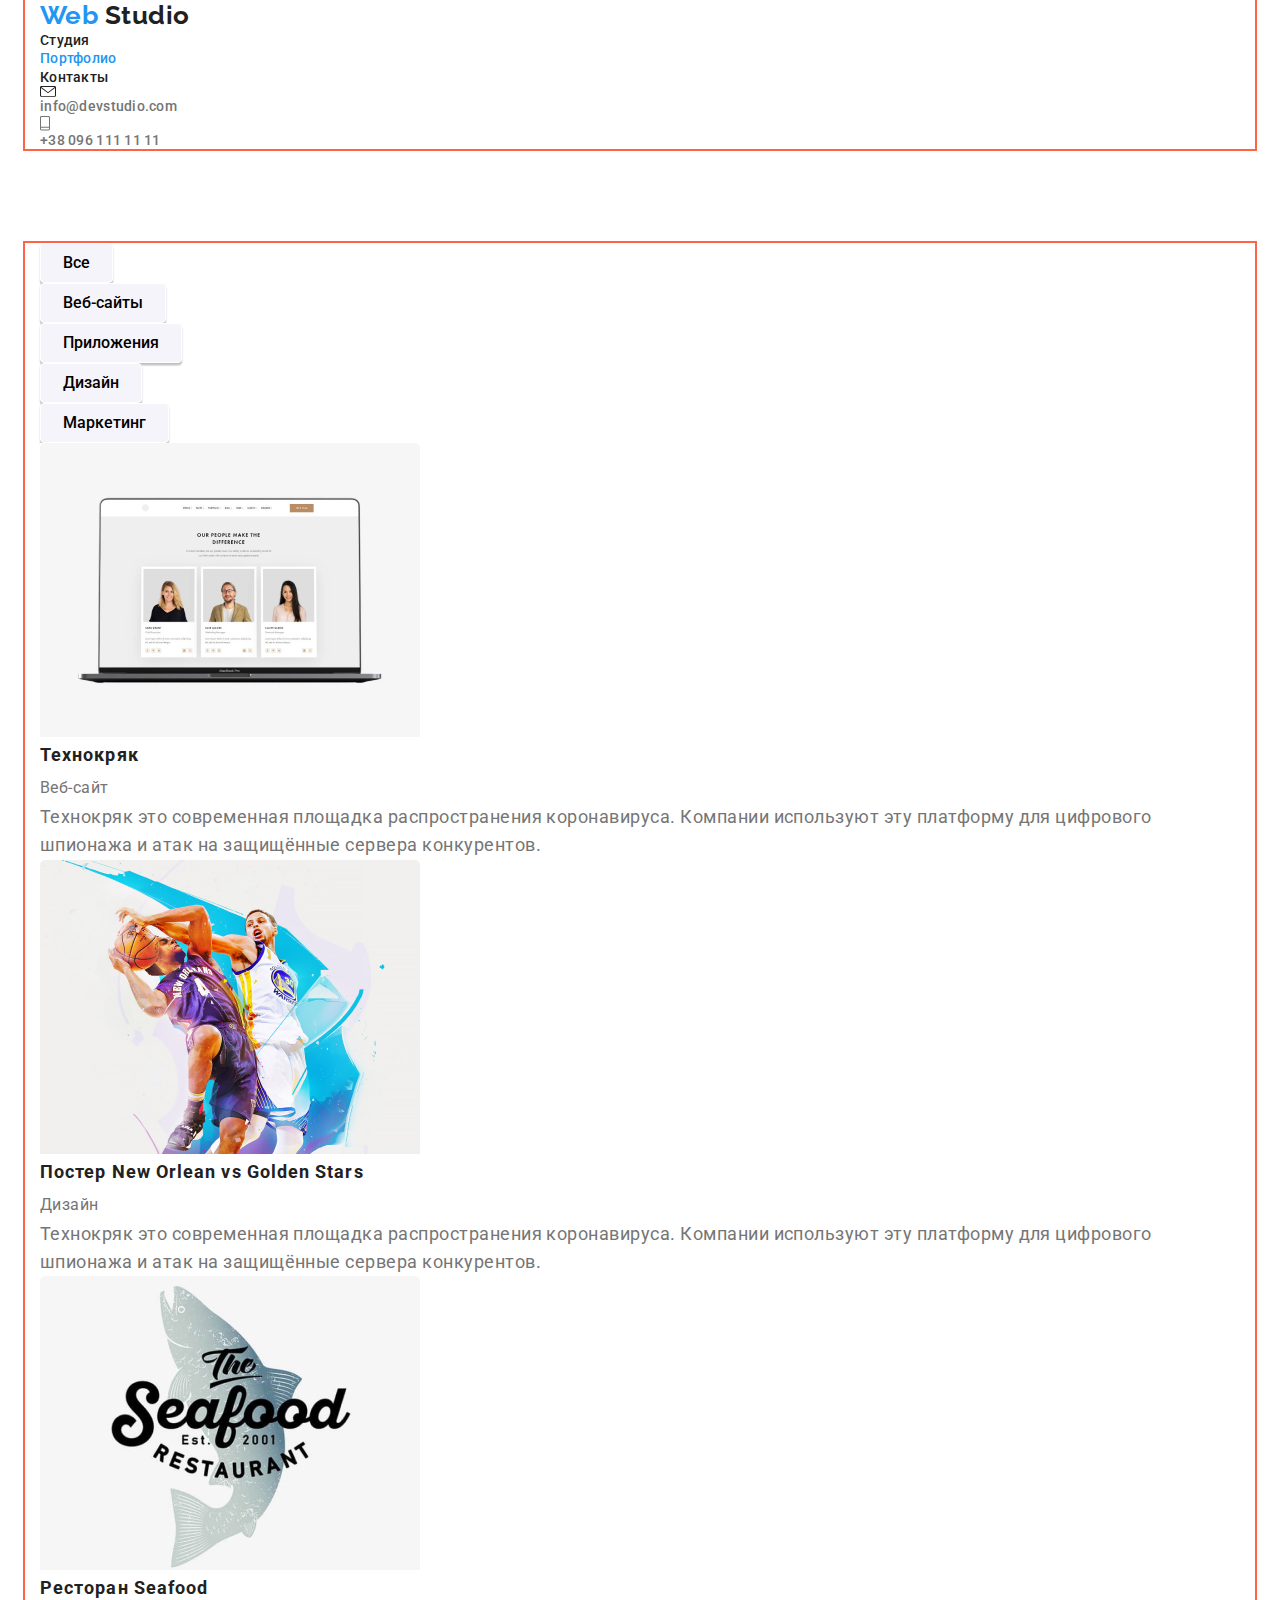
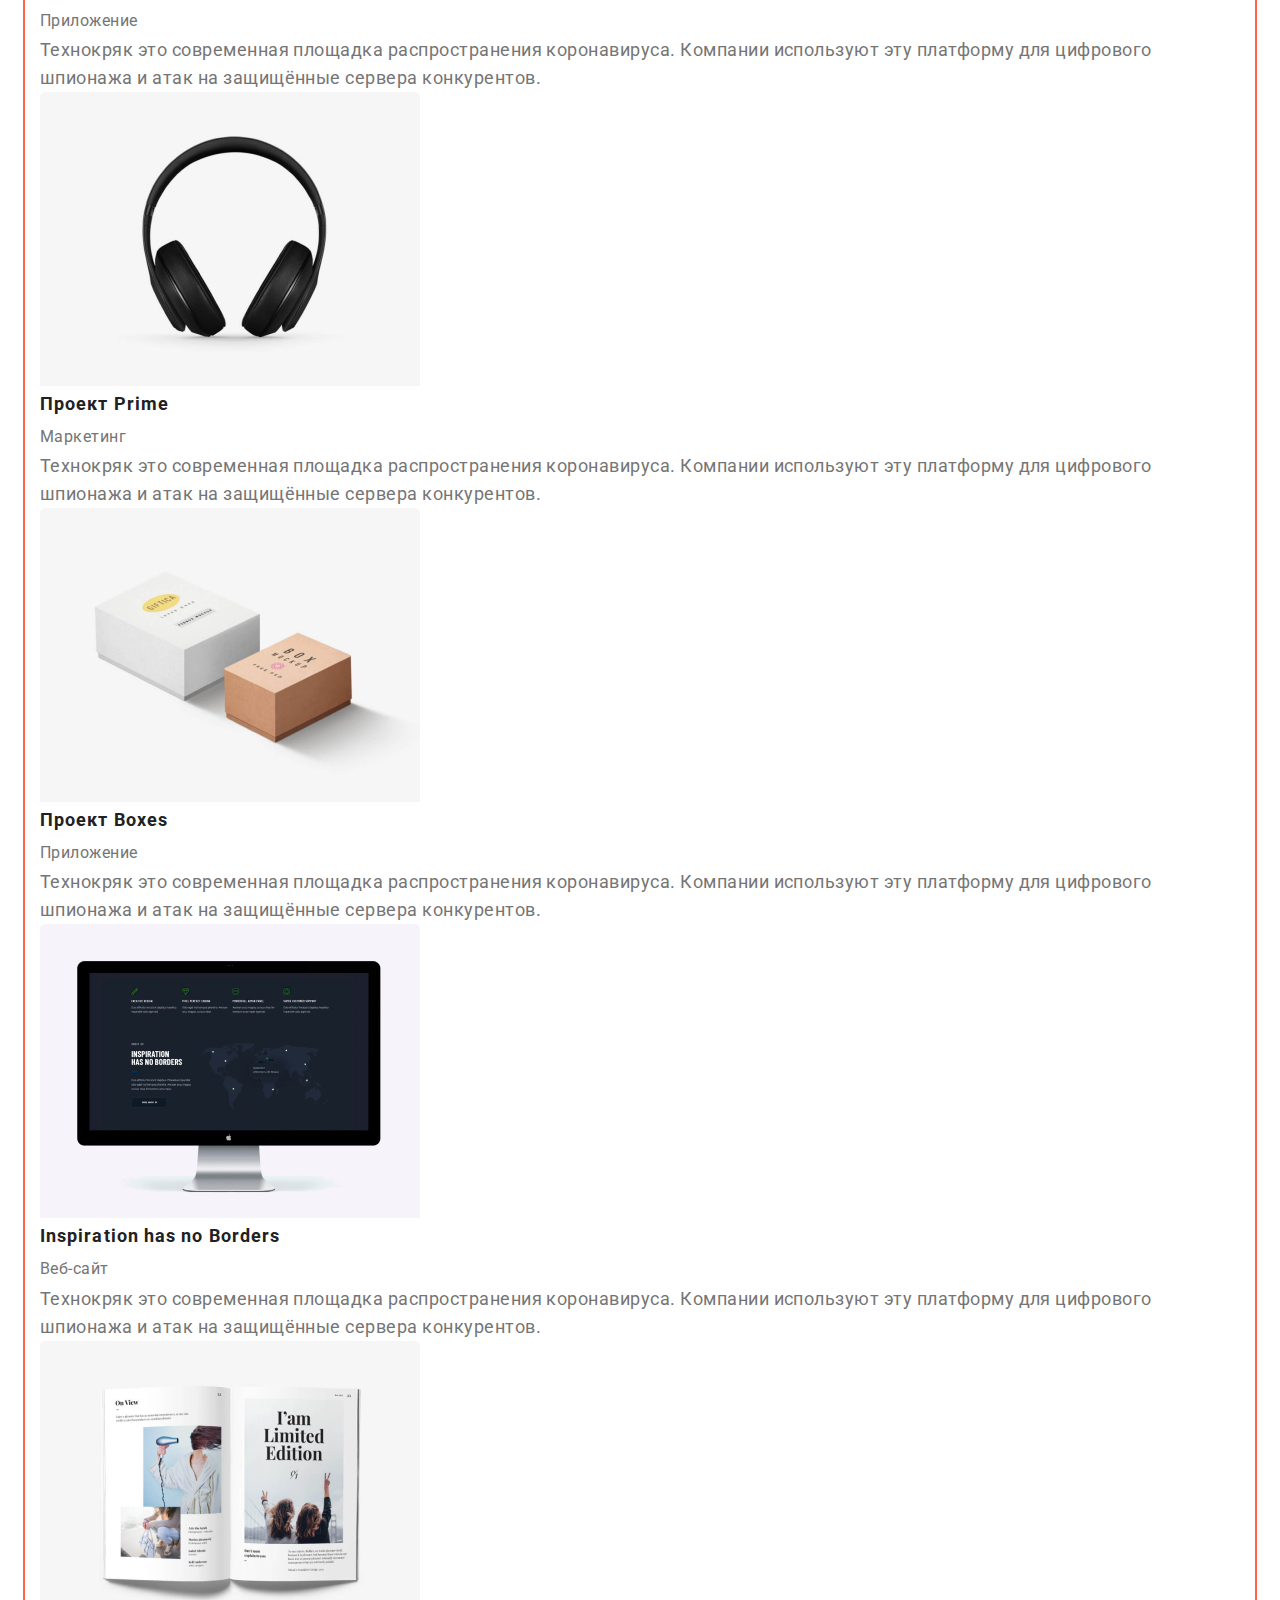
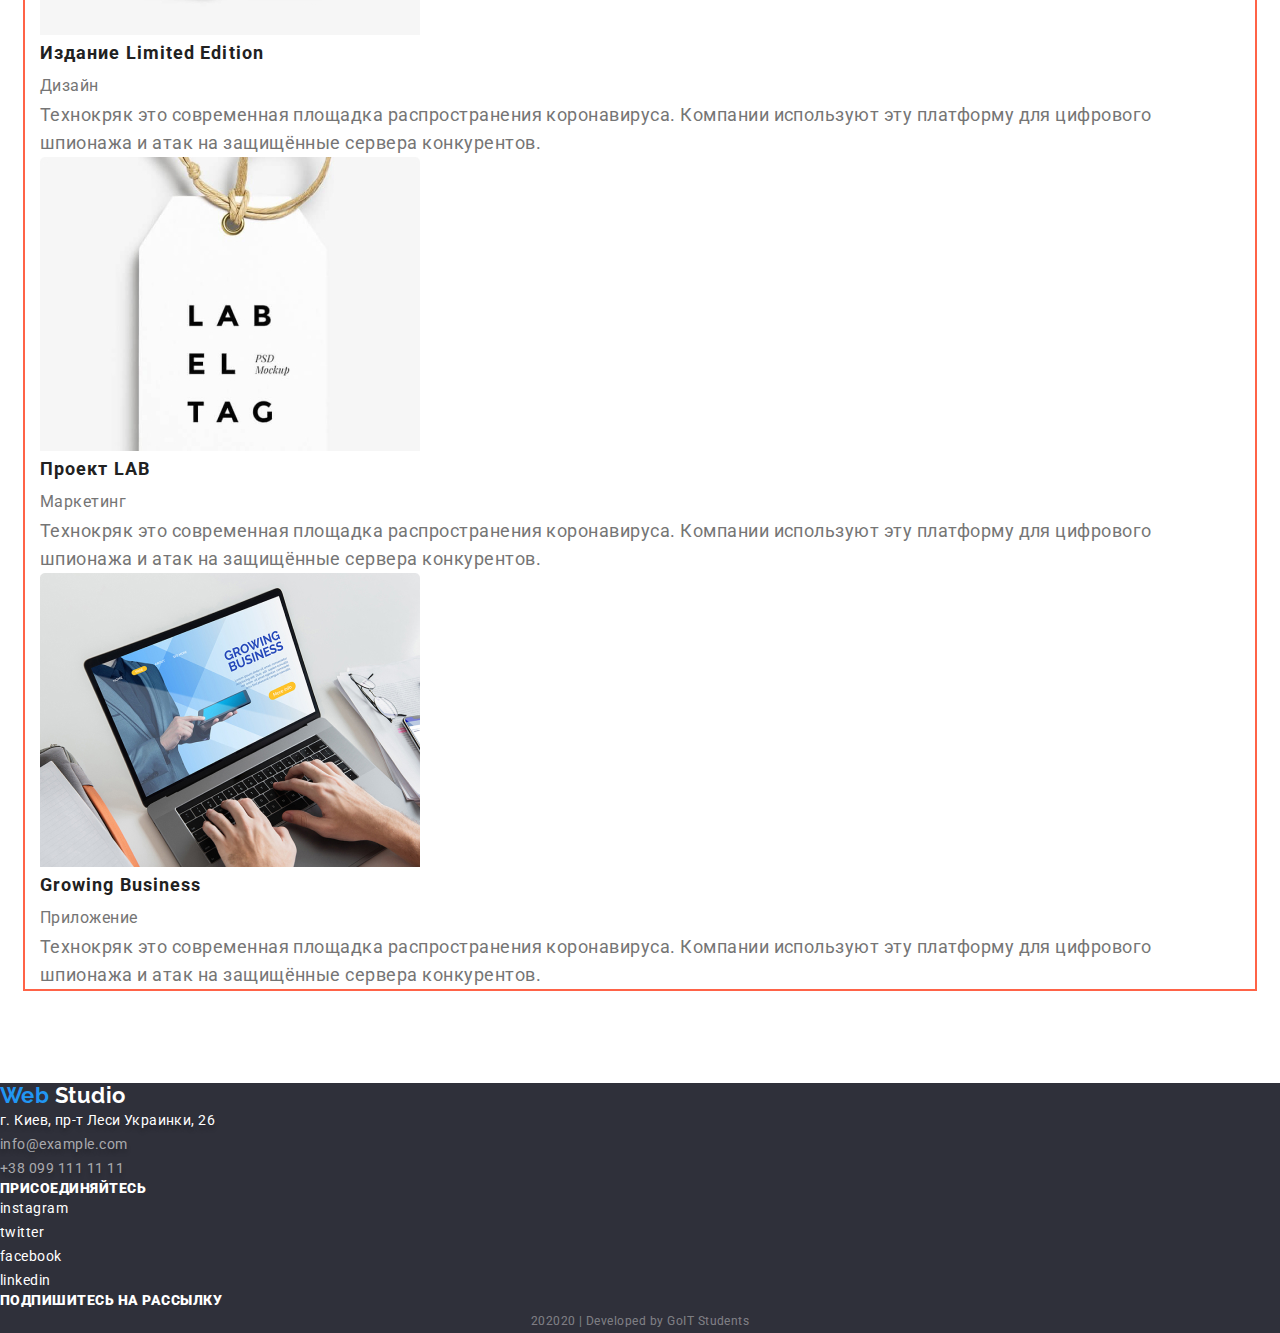
==== portfolio.html @ ac3e94c8 "Update portfolio.html" ====
<!DOCTYPE html>
<html lang="ru">
  <head>
    <meta charset="UTF-8" />
    <meta name="Content-Type" content="text/html" />
    <meta
      name="keywords"
      content="Веб Студия, разработка, бизнес, приложения, портфолио"
    />
    <title>Web Studio v.1</title>
    <link
      href="https://fonts.googleapis.com/css2?family=Raleway:wght@400;700&family=Roboto:wght@400;500;700;900&display=swap"
      rel="stylesheet"
    />
    <link
      href="https://cdnjs.cloudflare.com/ajax/libs/modern-normalize/0.6.0/modern-normalize.min.css"
      rel="stylesheet"
    />
    <link rel="stylesheet" href="./css/styles.css" />
  </head>

  <body>
    <header class="page-header">
      <nav class="container">
        <div>
          <a href="./index.html" class="logo"
            ><span class="logo-accent">Web </span>Studio</a
          >
        </div>

        <ul class="site-nav">
          <li>
            <a href="./index.html" class="link">Студия</a>
          </li>
          <li>
            <a href="./portfolio.html" class="link-current">Портфолио</a>
          </li>
          <li>
            <a href="" class="link">Контакты</a>
          </li>
        </ul>
        <div class="site-contact">
          <a class="link" href="" target="_blank" rel="noreferrer noopener"
            ><img
              src="./images/envelope.svg"
              alt="Ссылка написать имейл"
              width="16"
              height="11"
            />
            <span>info@devstudio.com</span>
          </a>
        </div>
        <div class="site-contact">
          <a class="link" href="" target="_blank" rel="noreferrer noopener"
            ><img
              src="./images/phone.svg"
              alt="Ссылка позвонить"
              width="10"
              height="15"
            />
            +38 096 111 11 11
          </a>
        </div>
      </nav>
    </header>

    <main>
      <section class="container">
        <h1></h1>
        <ul>
          <li><button class="button" type="button">Все</button></li>
          <li><button class="button" type="button">Веб-сайты</button></li>
          <li><button class="button" type="button">Приложения</button></li>
          <li><button class="button" type="button">Дизайн</button></li>
          <li><button class="button" type="button">Маркетинг</button></li>
        </ul>

        <ul class="items">
          <li>
            <a class="item-type" href="">
              <img
                src="./images/people.jpg"
                alt="Фото сотрудников"
                width="380"
                height="294"
              />
              <h2 class="item-title">Технокряк</h2>
              <p class="category">Веб-сайт</p>
              <p class="item-text">
                Технокряк это современная площадка распространения коронавируса.
                Компании используют эту платформу для цифрового шпионажа и атак
                на защищённые сервера конкурентов.
              </p>
            </a>
          </li>

          <li>
            <a class="item-type" href="">
              <img
                src="./images/basket.jpg"
                alt="Баскетболисты с мячом"
                width="380"
                height="294"
              />
              <h2 class="item-title">
                Постер
                <span lang="en">New Orlean vs Golden Stars</span>
              </h2>
              <p class="category">Дизайн</p>
              <p class="item-text">
                Технокряк это современная площадка распространения коронавируса.
                Компании используют эту платформу для цифрового шпионажа и атак
                на защищённые сервера конкурентов.
              </p>
            </a>
          </li>

          <li>
            <a class="item-type" href="">
              <img
                src="./images/seafood.jpg"
                alt="Логотип ресторана Сифуд с две тысячи первого года"
                width="380"
                height="294"
              />
              <h2 class="item-title">
                Ресторан
                <span lang="en">Seafood</span>
              </h2>
              <p class="category">Приложение</p>
              <p class="item-text">
                Технокряк это современная площадка распространения коронавируса.
                Компании используют эту платформу для цифрового шпионажа и атак
                на защищённые сервера конкурентов.
              </p>
            </a>
          </li>

          <li>
            <a class="item-type" href="">
              <img
                src="./images/headphones.jpg"
                alt="Наушники"
                width="380"
                height="294"
              />
              <h2 class="item-title">
                Проект
                <span lang="en">Prime</span>
              </h2>
              <p class="category">Маркетинг</p>
              <p class="item-text">
                Технокряк это современная площадка распространения коронавируса.
                Компании используют эту платформу для цифрового шпионажа и атак
                на защищённые сервера конкурентов.
              </p>
            </a>
          </li>

          <li>
            <a class="item-type" href="">
              <img
                src="./images/boxes.jpg"
                alt="Две коробки"
                width="380"
                height="294"
              />
              <h2 class="item-title">
                Проект
                <span lang="en">Boxes</span>
              </h2>
              <p class="category">Приложение</p>
              <p class="item-text">
                Технокряк это современная площадка распространения коронавируса.
                Компании используют эту платформу для цифрового шпионажа и атак
                на защищённые сервера конкурентов.
              </p>
            </a>
          </li>

          <li>
            <a class="item-type" href="">
              <img
                src="./images/screen.jpg"
                alt="Экран монитора"
                width="380"
                height="294"
              />
              <h2 class="item-title" lang="en">Inspiration has no Borders</h2>
              <p class="category">Веб-сайт</p>
              <p class="item-text">
                Технокряк это современная площадка распространения коронавируса.
                Компании используют эту платформу для цифрового шпионажа и атак
                на защищённые сервера конкурентов.
              </p>
            </a>
          </li>

          <li>
            <a class="item-type" href="">
              <img
                src="./images/book.jpg"
                alt="Открытый разворот книги"
                width="380"
                height="294"
              />
              <h2 class="item-title">
                Издание
                <span lang="en">Limited Edition</span>
              </h2>
              <p class="category">Дизайн</p>
              <p class="item-text">
                Технокряк это современная площадка распространения коронавируса.
                Компании используют эту платформу для цифрового шпионажа и атак
                на защищённые сервера конкурентов.
              </p>
            </a>
          </li>

          <li>
            <a class="item-type" href="">
              <img
                src="./images/label.jpg"
                alt="Картонный ярлык Лэйбел Таг"
                width="380"
                height="294"
              />
              <h2 class="item-title">
                Проект
                <abbr lang="en">LAB</abbr>
              </h2>
              <p class="category">Маркетинг</p>
              <p class="item-text">
                Технокряк это современная площадка распространения коронавируса.
                Компании используют эту платформу для цифрового шпионажа и атак
                на защищённые сервера конкурентов.
              </p>
            </a>
          </li>

          <li>
            <a class="item-type" href="">
              <img
                src="./images/note-print.jpg"
                alt="Руки, печатающие на клавиатуре ноутбука"
                width="380"
                height="294"
              />
              <h2 class="item-title" lang="en">Growing Business</h2>
              <p class="category">Приложение</p>
              <p class="item-text">
                Технокряк это современная площадка распространения коронавируса.
                Компании используют эту платформу для цифрового шпионажа и атак
                на защищённые сервера конкурентов.
              </p>
            </a>
          </li>
        </ul>
      </section>
    </main>

    <footer class="footer">
      <div>
        <a href="./" class="logo-one"
          ><span class="logo-accent-one">Web </span>Studio</a
        ><br />
        <address>
          <a
            class="contact-adress-footer"
            href=""
            target="_blank"
            rel="noreferrer noopener"
            >г. Киев, пр-т Леси Украинки, 26</a
          ><br />
          <a
            class="contact-mail-footer"
            href=""
            target="_blank"
            rel="noreferrer noopener"
            >info@example.com</a
          ><br />
          <a
            class="contact-tel-footer"
            href=""
            target="_blank"
            rel="noreferrer noopener"
            >+38 099 111 11 11</a
          ><br />
        </address>
      </div>

      <div>
        <p class="social"><b>присоединяйтесь</b></p>
        <ul>
          <li>
            <a
              class="link-studio"
              href="https://www.instagram.com/web.studio/"
              target="_blank"
              rel="noreferrer noopener"
              aria-label="Ссылка на аккаунт Веб Студио в Инстаграмм"
              >instagram
            </a>
          </li>
          <li>
            <a
              class="link-studio"
              href="https://www.twitter.com/web.studio/"
              target="_blank"
              rel="noreferrer noopener"
              aria-label="Ссылка на аккаунт Веб Студио в Твиттере"
              >twitter
            </a>
          </li>
          <li>
            <a
              class="link-studio"
              href="https://www.facebook.com/web.studio/"
              target="_blank"
              rel="noreferrer noopener"
              aria-label="Ссылка на аккаунт Веб Студио в Фэйсбук"
              >facebook
            </a>
          </li>
          <li>
            <a
              class="link-studio"
              href="https://www.linkedin.com/web.studio/"
              target="_blank"
              rel="noreferrer noopener"
              aria-label="Ссылка на аккаунт Веб Студио в Линкедин"
              >linkedin
            </a>
          </li>
        </ul>
      </div>

      <div>
        <p class="social"><b>Подпишитесь на рассылку</b></p>
      </div>

      <div>
        <p class="text-footer">202020 | Developed by GoIT Students</p>
      </div>
    </footer>
  </body>
</html>
---- css/styles.css ----
/*цвет основного текста #757575*/
/*вторичный цвет текста #212121*/
/*белый #FFFFFF*/
/*акцент #2196F3*/
/*цвет фона #F5F4FA*/
/*цвет фона занятия rgba(47, 48, 58, 0.8)*/
/*цвет фона героя и футера #2F303A*/
/*Шрифты: Raleway regular 400, bold 700; 
Roboto regular 400, medium 500, bold 700 ,black 900
font-family: Raleway, sans-serif;
font-family: Roboto, sans-serif;*/

:root {
  --primary-text-color: #757575;
  --title-text-color: #212121;
  --accent-color: #2196f3;
  --white-color: #ffffff;
  --primary-background-color: #f5f4fa;
  --title-background-color: rgba(47, 48, 58, 0.8);
}

html {
  box-sizing: border-box;
}

body {
  background-color: var(--white-color);
  color: var(--primary-text-color);

  font-family: 'Roboto', 'Segoe UI', 'sans-serif';
  letter-spacing: 0.03em;
  text-decoration: none;
}

ul {
  list-style: none;
  padding: 0;
  margin: 0;
}

h1,
h2,
h3,
p {
  margin-top: 0;
  margin-bottom: 0;
}

.container {
  margin-left: auto;
  margin-right: auto;
  width: 1230px;
  outline: 2px solid tomato;
  padding: 0 15px;
  margin-bottom: 94px;
}

.logo {
  color: var(--title-text-color);

  text-decoration: none;
  font-family: 'Raleway', 'sans-serif';
  font-weight: 700;
  font-size: 26px;
  line-height: 1.19;
}

.logo-accent {
  color: var(--accent-color);
  text-decoration: none;

  font-family: 'Raleway', 'sans-serif';
  font-weight: 700;
  font-size: 26px;
  line-height: 1.19;
}

.site-nav .link {
  color: var(--title-text-color);

  text-decoration: none;
  font-family: 'Roboto', 'sans-serif';
  font-weight: 500;
  font-size: 14px;
  line-height: 1.14;
  letter-spacing: 0.02em;
}

.site-nav .link-current {
  color: var(--accent-color);

  text-decoration: none;
  font-family: 'Roboto', 'sans-serif';
  font-weight: 500;
  font-size: 14px;
  line-height: 1.14;
  letter-spacing: 0.02em;
}

.site-contact .link {
  color: var(--primary-text-color);

  text-decoration: none;
  font-family: 'Roboto', 'sans-serif';
  font-weight: 500;
  font-size: 14px;
  line-height: 1.14;
  letter-spacing: 0.02em;
}

.site-nav .link:hover,
.site-nav .link-current:hover {
  color: var(--accent-color);
  text-decoration: underline;
}

.site-nav .link:focus {
  background-color: var(--accent-color);
  text-decoration: underline;
}

.site-contact .link:hover {
  color: var(--accent-color);
}

.site-contact .link:focus {
  background-color: var(--accent-color);
}

.navig {
  margin-bottom: 0;
}

.contain-heroy {
  background-color: #2f303a;
  box-shadow: 0px 4px 4px rgba(0, 0, 0, 0.25);
  margin-bottom: 94px;
  text-align: center;
  margin-left: auto;
  margin-right: auto;
  outline: 2px solid tomato;
}

.hero {
  padding: 200px 477px;
}

.hero .hero-title {
  display: inline-block;
  width: 646px;
  margin-left: auto;
  margin-right: auto;
  text-align: center;

  color: var(--white-color);

  text-transform: uppercase;
  font-family: 'Roboto', 'sans-serif';
  font-weight: 900;
  font-size: 44px;
  line-height: 1.36;
  letter-spacing: 0.06em;
}

.button-order,
.button-order:hover,
.button-order:focus {
  border-color: transparent;
  border-radius: 4px;
  padding: 10px 32px;
  min-width: 200px;
  margin-top: 46px;
  margin-left: auto;
  margin-right: auto;

  color: var(--white-color);
  background-color: var(--accent-color);
  box-shadow: 0px 4px 4px rgba(0, 0, 0, 0.15);

  font-family: 'Roboto', 'sans-serif';
  font-weight: 700;
  font-size: 16px;
  line-height: 1.88;
  text-align: center;
  letter-spacing: 0.06em;
}

img {
  display: block;
}

.title {
  color: var(--title-text-color);

  font-family: 'Roboto', 'sans-serif';
  font-weight: 700;
  font-size: 36px;
  line-height: 1.17;
  text-align: center;
}

.benefits-image {
  background-color: var(--primary-background-color);
}

.benefits-image:hover {
  background-color: var(--accent-color);
}

.benefits-title {
  color: var(--title-text-color);

  text-transform: uppercase;
  font-family: 'Roboto', 'sans-serif';
  font-weight: 700;
  font-size: 14px;
  line-height: 1.14;
}

.benefits .benefits-text {
  font-family: 'Roboto', 'sans-serif';
  font-weight: 400;
  font-size: 14px;
  line-height: 1.71;
}

.business-title:hover {
  color: var(--accent-color);
  background-color: var(--title-background-color);
}

.business-title:focus {
  color: var(--accent-color);
  background-color: var(--title-background-color);
}

.business-title {
  color: var(--white-color);
  background-color: var(--title-background-color);

  text-transform: uppercase;
  font-family: 'Roboto', 'sans-serif';
  font-weight: 700;
  font-size: 14px;
  line-height: 1.14;
  text-align: center;
}

.team-title {
  color: var(--title-text-color);

  font-family: 'Roboto', 'sans-serif';
  font-weight: 500;
  font-size: 16px;
  line-height: 1.19;
}

.team-text {
  font-family: 'Roboto', 'sans-serif';
  font-weight: 400;
  font-size: 16px;
  line-height: 1.19;
}

.section {
  background-color: var(--primary-background-color);
}

.team-list {
  background-color: var(--white-color);
}

.link-social {
  color: var(--primary-text-color);
  text-decoration: none;
}

.link-social:hover {
  color: var(--white-color);
  background-color: var(--accent-color);
  text-decoration: none;
}

.link-social:focus {
  color: var(--white-color);
  background-color: var(--accent-color);
  text-decoration: none;
}

.pic-company:hover {
  background-color: var(--accent-color);
}

.pic-company:focus {
  background-color: var(--accent-color);
}

footer {
  color: var(--white-color);
  background-color: #2f303a;
  text-decoration: none;
  font-family: 'Roboto', 'sans-serif';
}

.contact-adress-footer {
  color: inherit;
  font-family: 'Roboto', 'sans-serif';
  font-style: normal;
  font-weight: 400;
  font-size: 14px;
  line-height: 1.71;
  letter-spacing: 0.03em;
  text-decoration: none;
  text-shadow: 0px 4px 4px rgba(0, 0, 0, 0.25);
}

.contact-mail-footer,
.contact-tel-footer {
  color: rgba(255, 255, 255, 0.6);

  font-family: 'Roboto', 'sans-serif';
  font-style: normal;
  font-weight: 400;
  font-size: 14px;
  line-height: 1.71;
  text-decoration: inherit;
  text-shadow: 0px 4px 4px rgba(0, 0, 0, 0.25);
}

.contact-adress-footer:hover,
.contact-mail-footer:hover,
.contact-tel-footer:hover {
  color: var(--accent-color);
}

.contact-adress-footer:focus,
.contact-mail-footer:focus,
.contact-tel-footer:focus {
  background-color: var(--accent-color);
}

.social {
  text-transform: uppercase;
  font-family: 'Roboto', 'sans-serif';
  font-weight: 700;
  font-size: 14px;
  line-height: 1.14;
}

.link-studio {
  color: var(--white-color);

  text-decoration: none;
  font-family: 'Roboto', 'sans-serif';
  font-weight: 400;
  font-size: 14px;
  line-height: 1.71;
}

.text-footer {
  color: rgba(255, 255, 255, 0.4);
  font-family: 'Roboto', 'sans-serif';
  font-weight: 400;
  font-size: 12px;
  line-height: 2;
  text-align: center;
}

footer .logo-one {
  color: var(--white-color);
  text-decoration: none;

  font-family: 'Raleway', 'sans-serif';
  font-weight: 700;
  font-size: 22px;
  line-height: 1.18;
  text-shadow: 4px, 4px, 10px, #000000;
}

footer .logo-accent-one {
  color: var(--accent-color);
  text-decoration: none;

  font-family: 'Raleway', 'sans-serif';
  font-weight: 700;
  font-size: 22px;
  line-height: 1.18;
  text-shadow: 4px, 4px, 10px, #000000;
}

.link-studio:hover {
  background-color: var(--accent-color);
  text-decoration: none;
}

.link-studio:focus {
  background-color: var(--accent-color);
}

.button {
  display: inline-block;
  min-width: 73px;
  vertical-align: middle;
  border: 1px solid #ffffff;
  border-radius: 4px;
  padding: 6px 22px;

  font-family: 'Roboto', 'sans-serif';
  font-weight: 500;
  font-size: 16px;
  line-height: 1.63;
  text-align: center;
  background-color: var(--primary-background-color);
  box-shadow: 0px 2px 2px rgba(0, 0, 0, 0.12), 0px 1px 2px rgba(0, 0, 0, 0.08),
    0px 3px 1px rgba(0, 0, 0, 0.1);
}

.button:hover {
  color: var(--white-color);
  background-color: var(--accent-color);
  border-color: transparent;
}

.button:focus {
  color: var(--white-color);
  background-color: var(--accent-color);
  border-color: transparent;
}

.item-type .item-text:hover {
  color: var(--white-color);
  background-color: var(--accent-color);
}

.item-type .item-text:focus {
  color: var(--white-color);
  background-color: var(--accent-color);
}

.item-type .item-title {
  color: var(--title-text-color);

  font-family: 'Roboto', 'sans-serif';
  font-weight: 700;
  font-size: 18px;
  line-height: 2;
  letter-spacing: 0.06em;
}

.item-type .category {
  color: var(--primary-text-color);

  font-family: 'Roboto', 'sans-serif';
  font-weight: 400;
  font-size: 16px;
  line-height: 1.88;
}

.item-type .item-text {
  color: var(--primary-text-color);

  font-family: 'Roboto', 'sans-serif';
  font-weight: 400;
  font-size: 18px;
  line-height: 1.56;
}

.item-type {
  text-decoration: none;
}
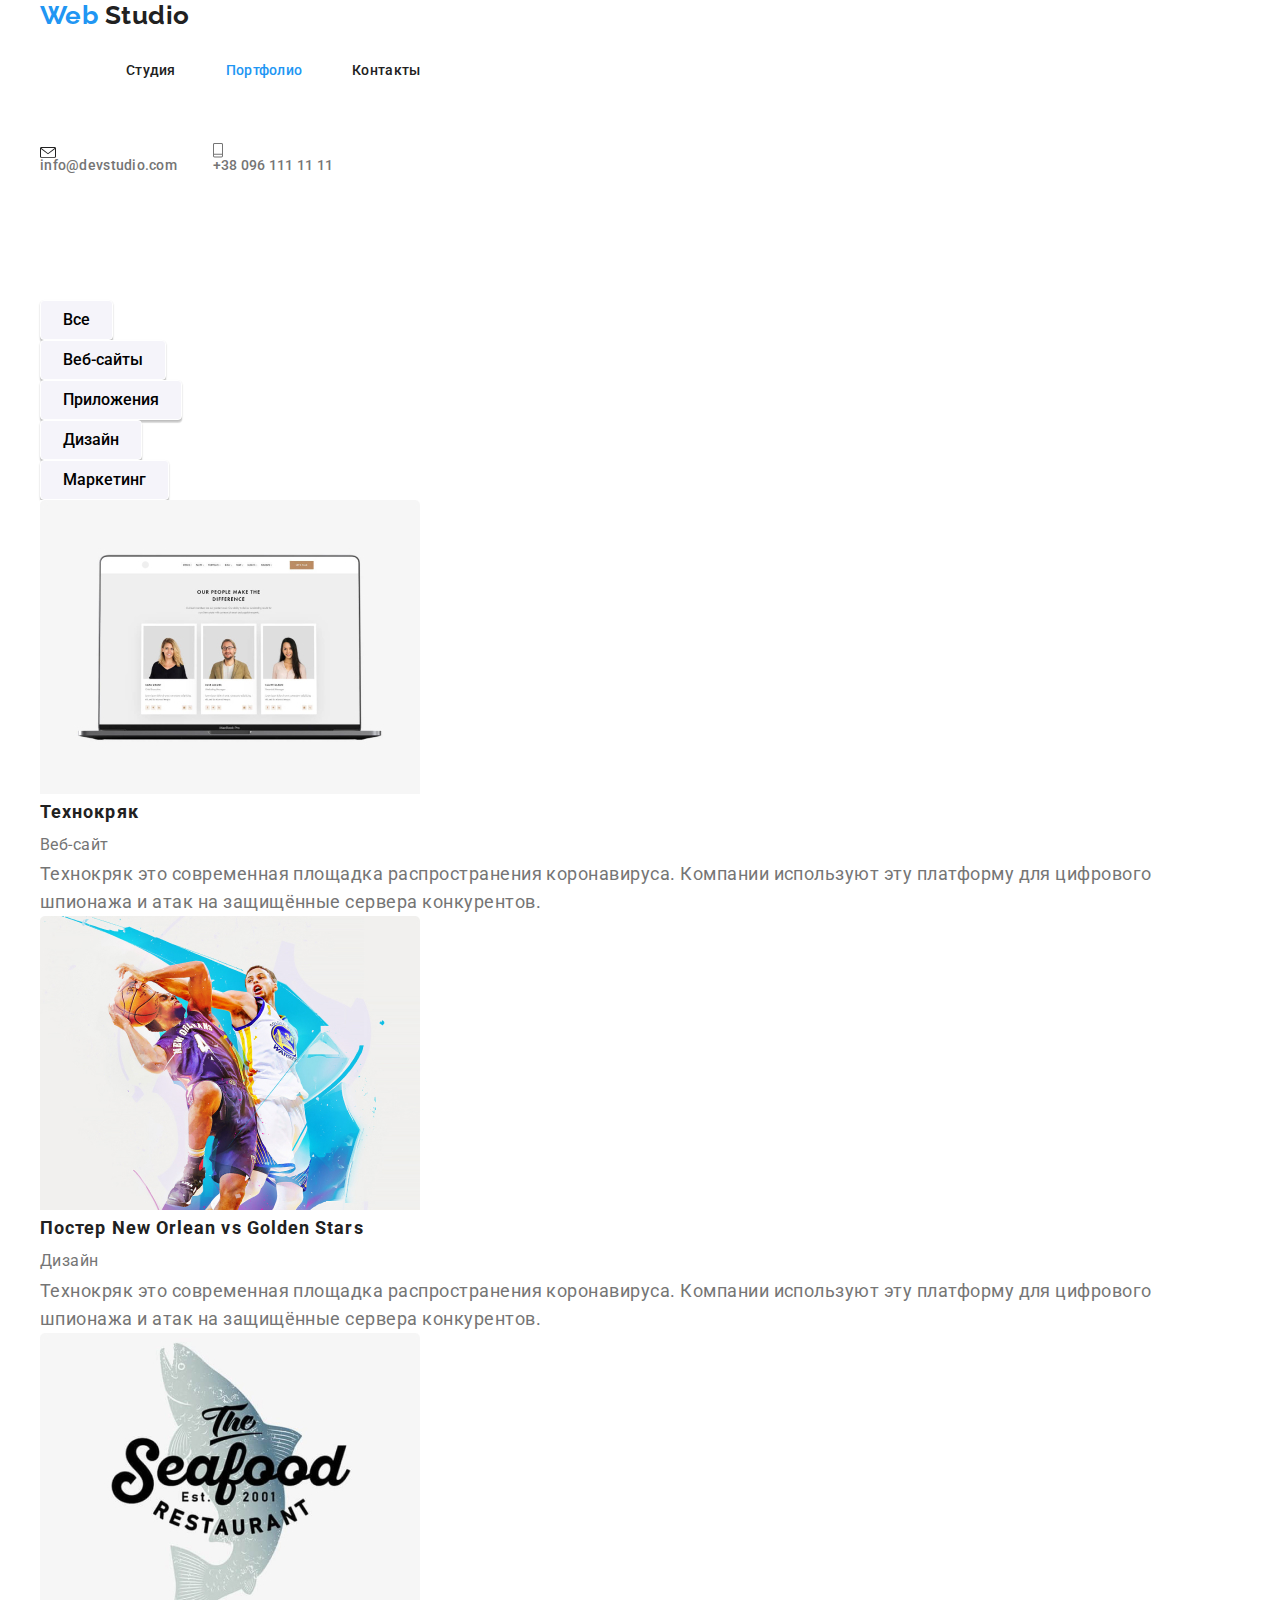
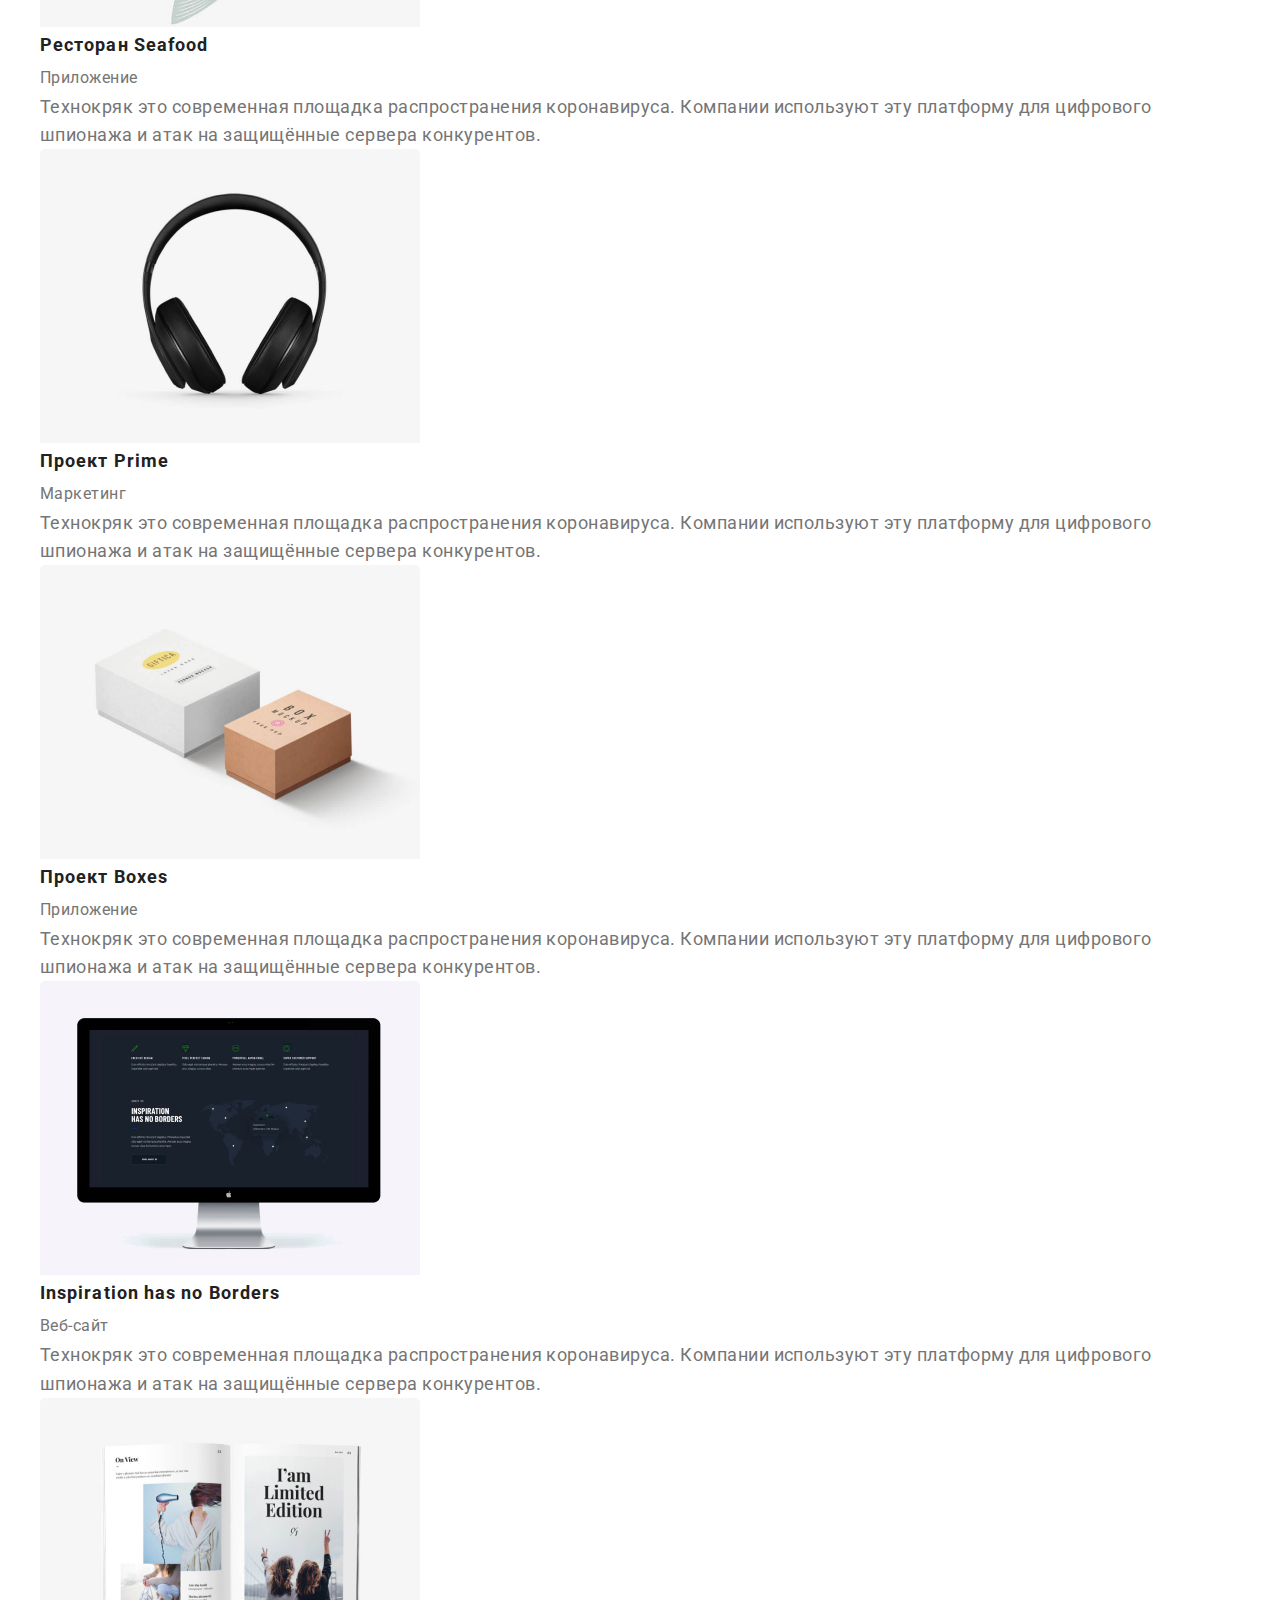
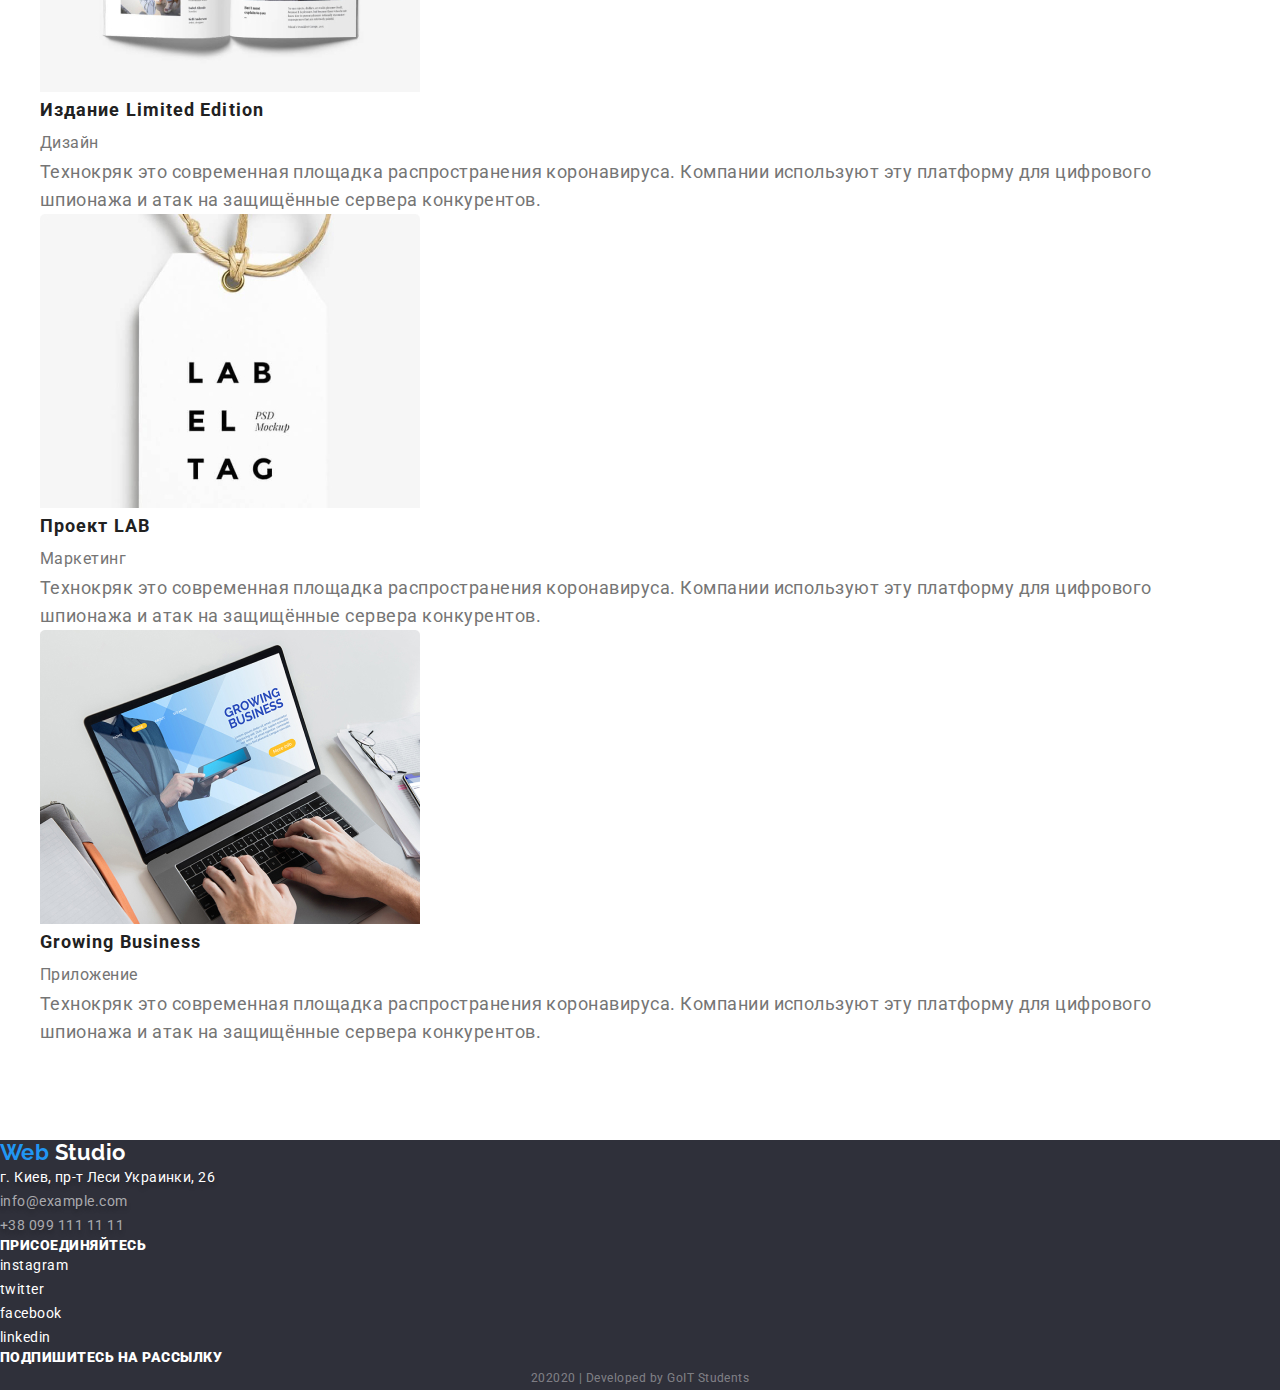
==== commit c4a23a69: "Update portfolio.html" ====
--- a/portfolio.html
+++ b/portfolio.html
@@ -29,13 +29,13 @@
         </div>
 
         <ul class="site-nav">
-          <li>
+          <li class="item">
             <a href="./index.html" class="link">Студия</a>
           </li>
-          <li>
+          <li class="item">
             <a href="./portfolio.html" class="link-current">Портфолио</a>
           </li>
-          <li>
+          <li class="item">
             <a href="" class="link">Контакты</a>
           </li>
         </ul>
--- a/css/styles.css
+++ b/css/styles.css
@@ -50,11 +50,16 @@
   margin-left: auto;
   margin-right: auto;
   width: 1230px;
-  outline: 2px solid tomato;
   padding: 0 15px;
   margin-bottom: 94px;
 }
 
+.navig {
+  display: flex;
+  align-items: center;
+  margin-bottom: 0;
+}
+
 .logo {
   color: var(--title-text-color);
 
@@ -75,7 +80,19 @@
   line-height: 1.19;
 }
 
+.site-nav {
+  display: flex;
+  margin-left: 86px;
+}
+
+.site-nav .item:not(:last-child) {
+  margin-right: 50px;
+}
+
 .site-nav .link {
+  display: block;
+  padding-bottom: 32px;
+  padding-top: 32px;
   color: var(--title-text-color);
 
   text-decoration: none;
@@ -87,6 +104,9 @@
 }
 
 .site-nav .link-current {
+  display: block;
+  padding-bottom: 32px;
+  padding-top: 32px;
   color: var(--accent-color);
 
   text-decoration: none;
@@ -97,7 +117,31 @@
   letter-spacing: 0.02em;
 }
 
+.image-nav {
+  display: inline-flex;
+  margin-right: 10px;
+  vertical-align: middle;
+  justify-content: center;
+}
+
+.span-nav {
+  display: inline-flex;
+  vertical-align: middle;
+  justify-content: center;
+}
+
+.site-contact-main {
+  margin-left: auto;
+}
+
+.site-contact {
+  display: inline-flex;
+}
+
 .site-contact .link {
+  padding-bottom: 32px;
+  padding-top: 32px;
+  justify-content: center;
   color: var(--primary-text-color);
 
   text-decoration: none;
@@ -108,6 +152,10 @@
   letter-spacing: 0.02em;
 }
 
+.site-contact:not(:last-child) {
+  margin-right: 31px;
+}
+
 .site-nav .link:hover,
 .site-nav .link-current:hover {
   color: var(--accent-color);
@@ -127,29 +175,22 @@
   background-color: var(--accent-color);
 }
 
-.navig {
-  margin-bottom: 0;
-}
-
 .contain-heroy {
+  display: flex;
+  align-items: center;
   background-color: #2f303a;
   box-shadow: 0px 4px 4px rgba(0, 0, 0, 0.25);
   margin-bottom: 94px;
   text-align: center;
-  margin-left: auto;
-  margin-right: auto;
-  outline: 2px solid tomato;
 }
 
 .hero {
-  padding: 200px 477px;
+  padding: 0 477px;
 }
 
 .hero .hero-title {
   display: inline-block;
   width: 646px;
-  margin-left: auto;
-  margin-right: auto;
   text-align: center;
 
   color: var(--white-color);
@@ -170,8 +211,6 @@
   padding: 10px 32px;
   min-width: 200px;
   margin-top: 46px;
-  margin-left: auto;
-  margin-right: auto;
 
   color: var(--white-color);
   background-color: var(--accent-color);
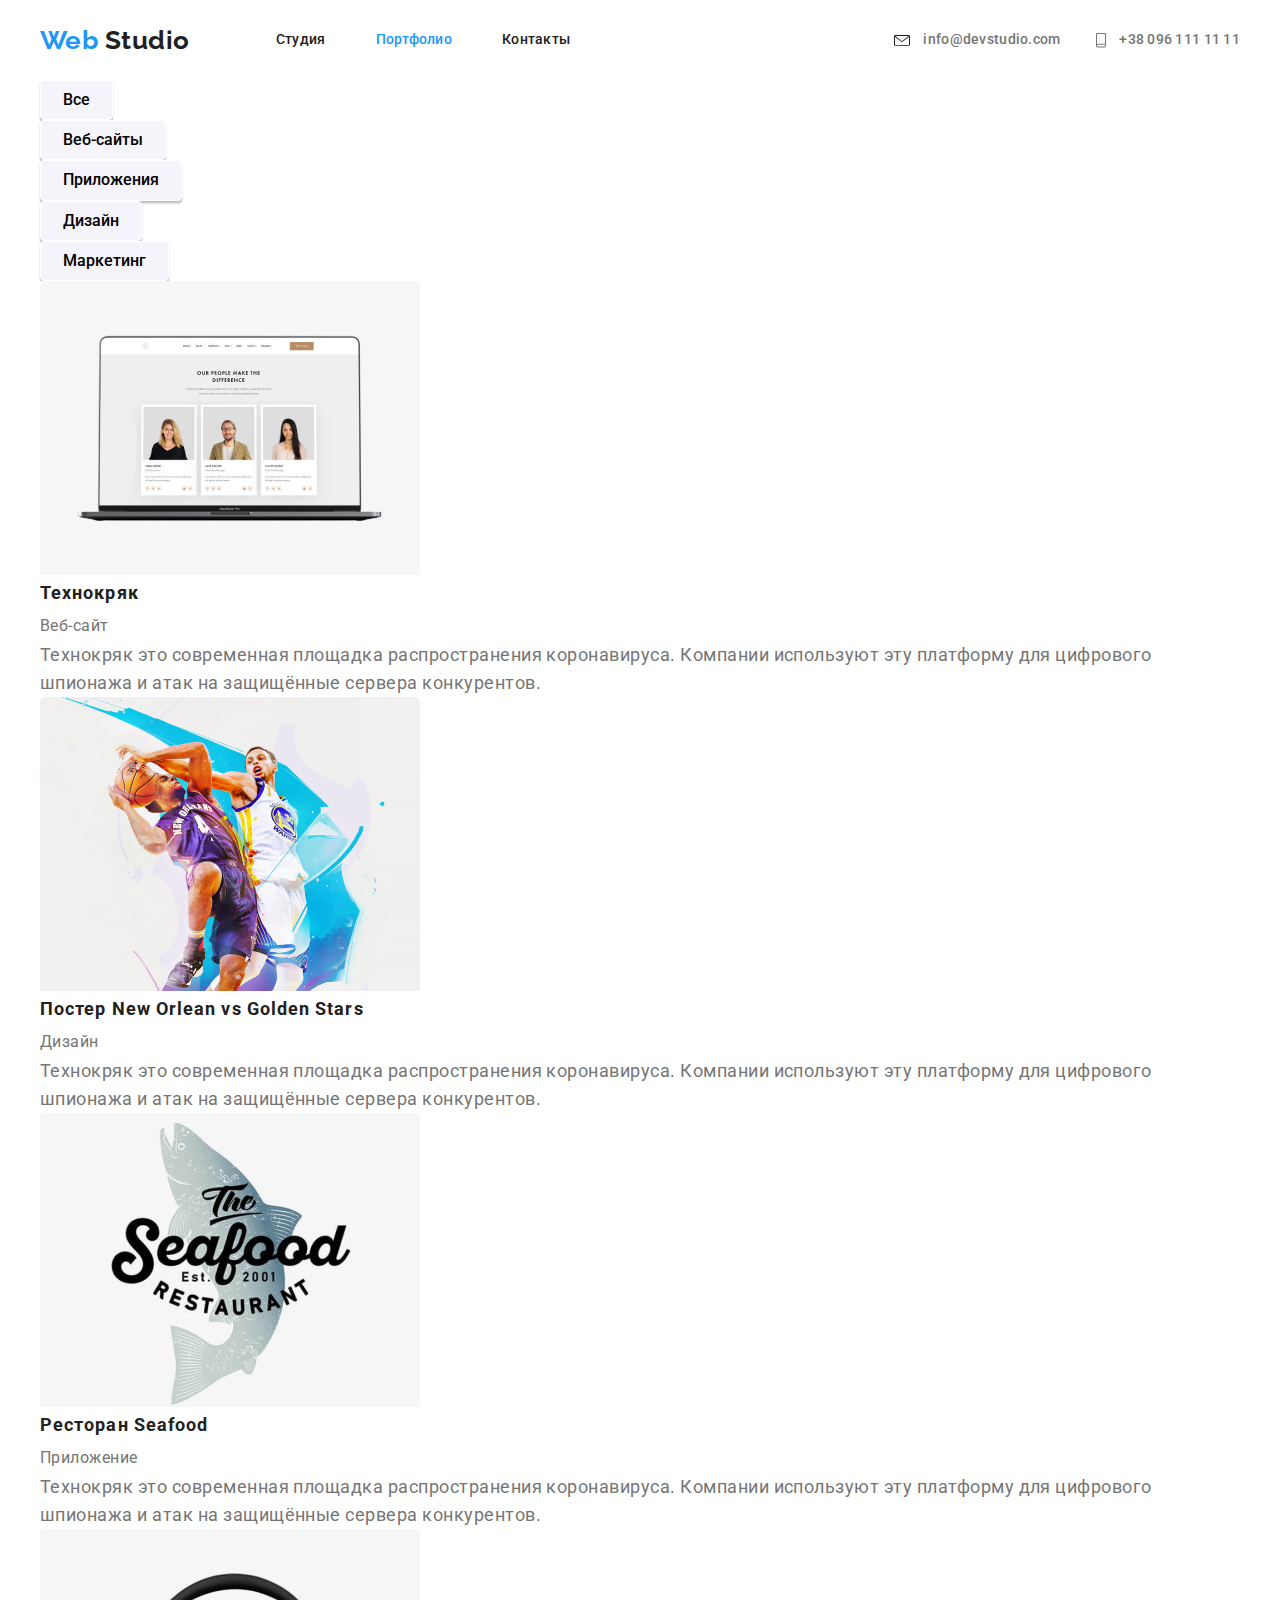
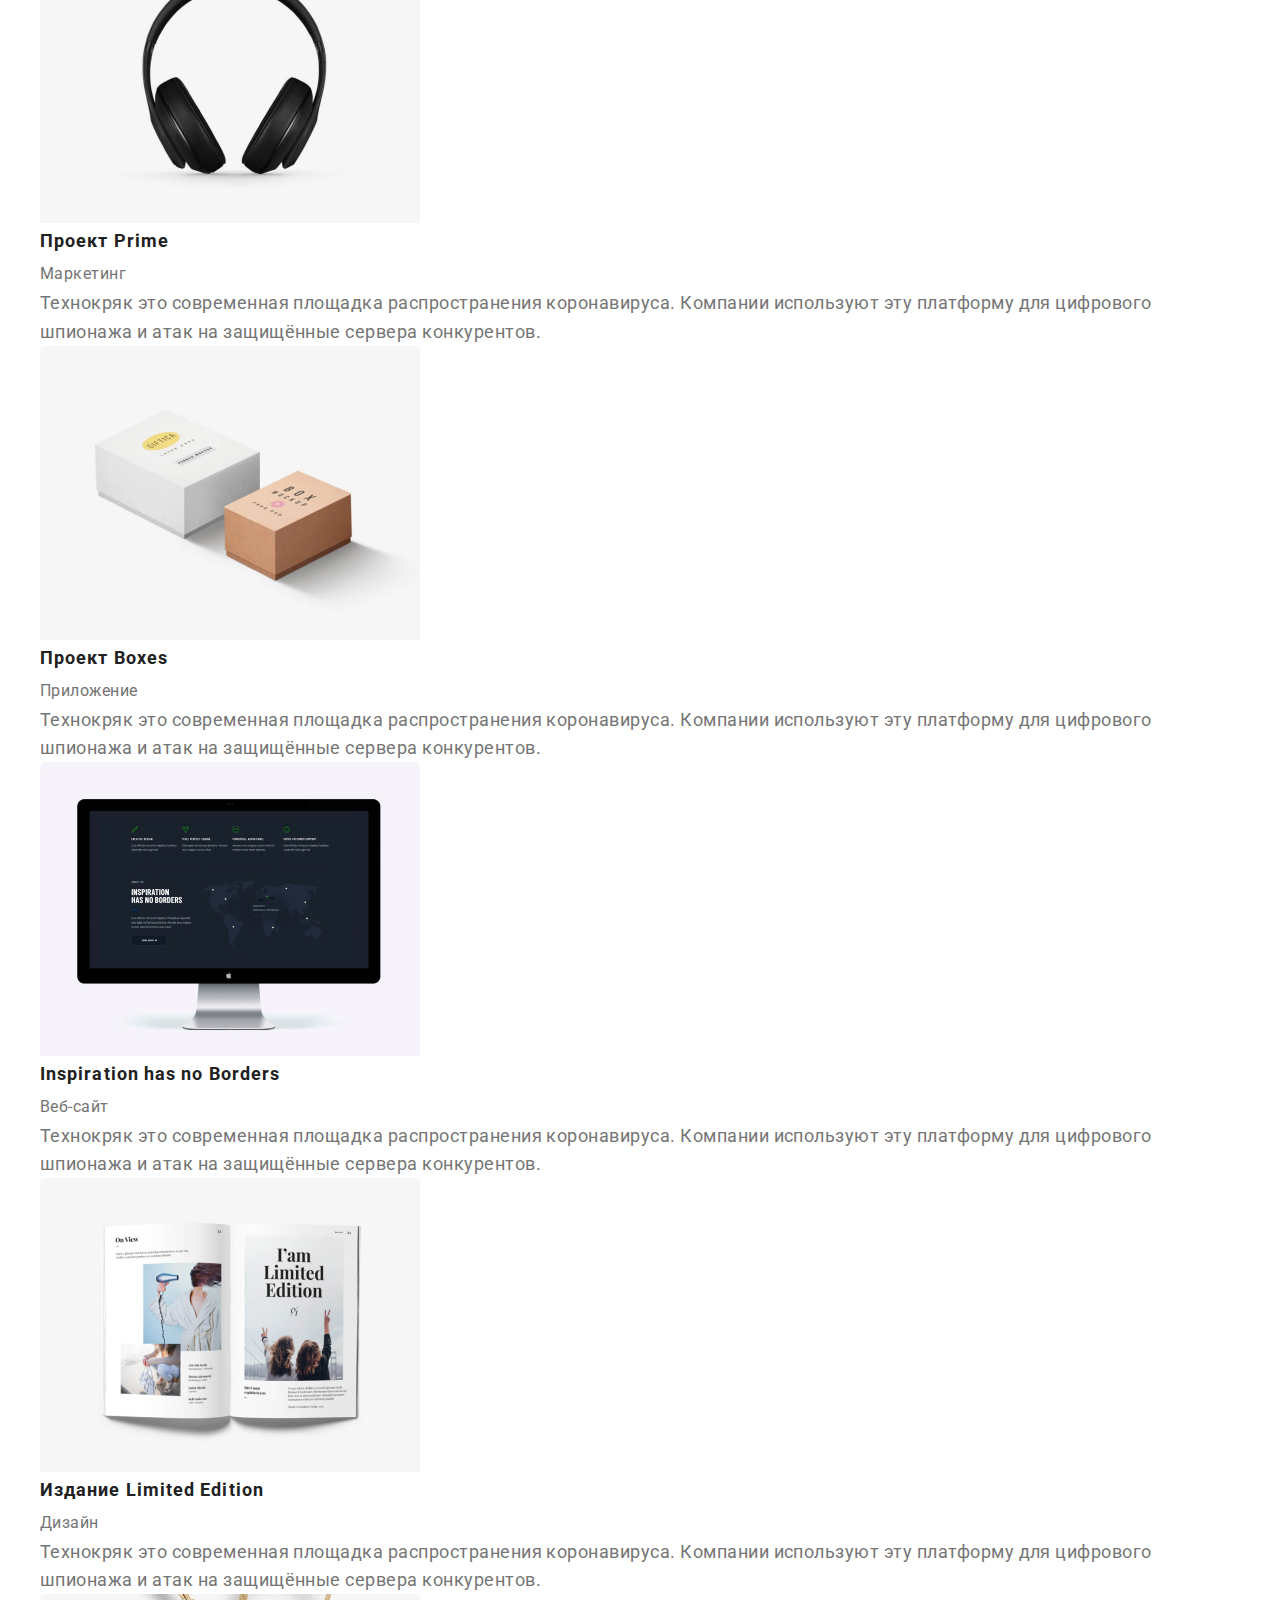
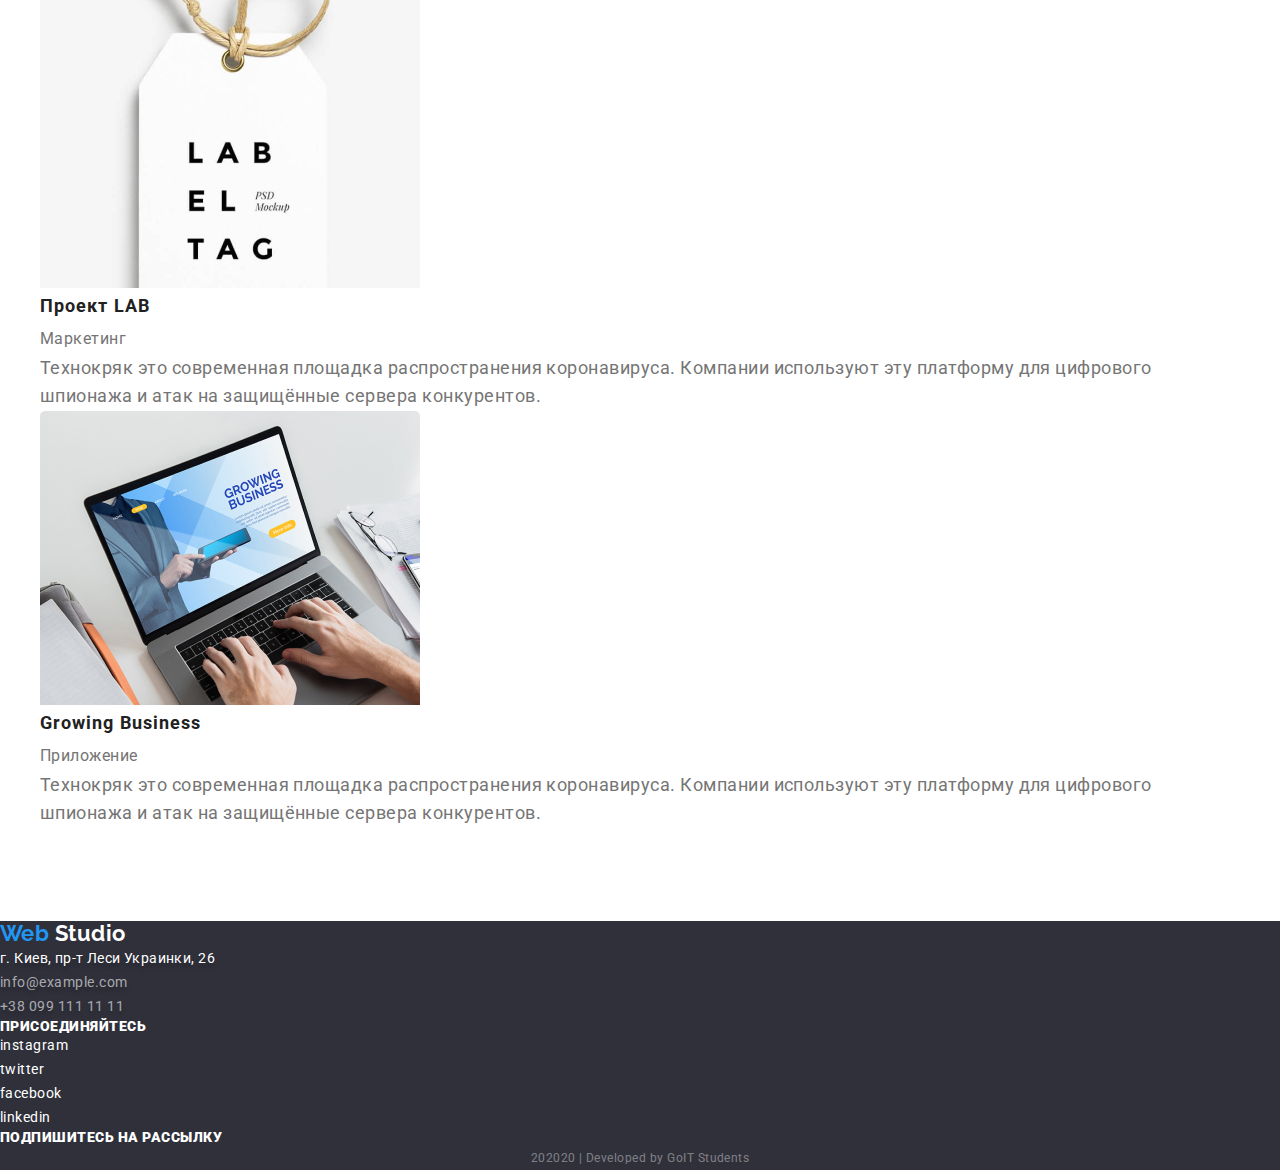
==== commit 104c934d: "Update portfolio.html" ====
--- a/portfolio.html
+++ b/portfolio.html
@@ -21,9 +21,9 @@
 
   <body>
     <header class="page-header">
-      <nav class="container">
+      <nav class="container navig">
         <div>
-          <a href="./index.html" class="logo"
+          <a href="./" class="logo"
             ><span class="logo-accent">Web </span>Studio</a
           >
         </div>
@@ -39,27 +39,32 @@
             <a href="" class="link">Контакты</a>
           </li>
         </ul>
-        <div class="site-contact">
-          <a class="link" href="" target="_blank" rel="noreferrer noopener"
-            ><img
-              src="./images/envelope.svg"
-              alt="Ссылка написать имейл"
-              width="16"
-              height="11"
-            />
-            <span>info@devstudio.com</span>
-          </a>
-        </div>
-        <div class="site-contact">
-          <a class="link" href="" target="_blank" rel="noreferrer noopener"
-            ><img
-              src="./images/phone.svg"
-              alt="Ссылка позвонить"
-              width="10"
-              height="15"
-            />
-            +38 096 111 11 11
-          </a>
+
+        <div class="site-contact-main">
+          <div class="site-contact">
+            <a class="link" href="" target="_blank" rel="noreferrer noopener"
+              ><img
+                class="image-nav"
+                src="./images/envelope.svg"
+                alt="Ссылка написать имейл"
+                width="16"
+                height="11"
+              />
+              <span class="span-nav">info@devstudio.com</span>
+            </a>
+          </div>
+          <div class="site-contact">
+            <a class="link" href="" target="_blank" rel="noreferrer noopener"
+              ><img
+                class="image-nav"
+                src="./images/phone.svg"
+                alt="Ссылка позвонить"
+                width="10"
+                height="15"
+              />
+              <span class="span-nav">+38 096 111 11 11</span>
+            </a>
+          </div>
         </div>
       </nav>
     </header>
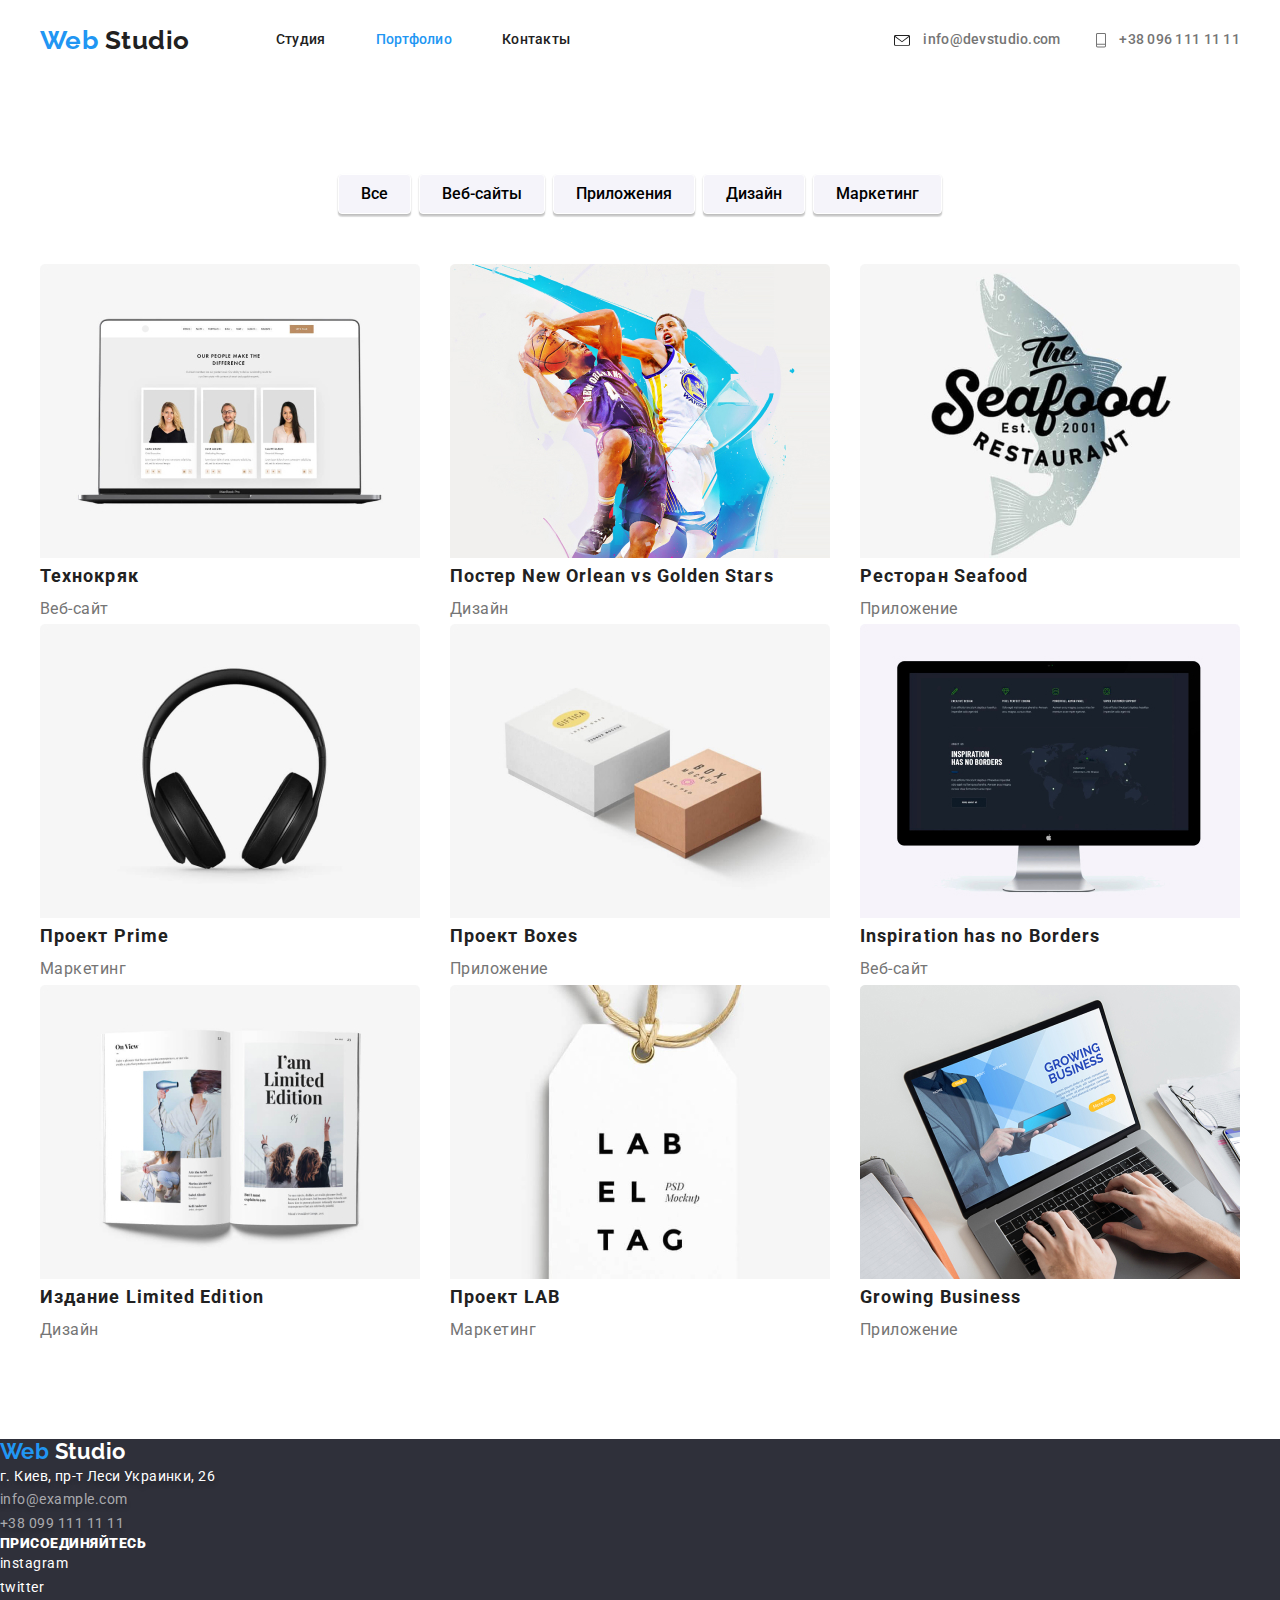
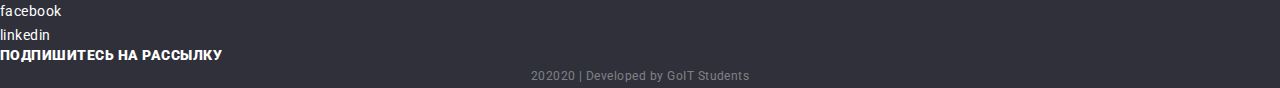
==== commit 324651a0: "Update portfolio.html" ====
--- a/portfolio.html
+++ b/portfolio.html
@@ -72,16 +72,26 @@
     <main>
       <section class="container">
         <h1></h1>
-        <ul>
-          <li><button class="button" type="button">Все</button></li>
-          <li><button class="button" type="button">Веб-сайты</button></li>
-          <li><button class="button" type="button">Приложения</button></li>
-          <li><button class="button" type="button">Дизайн</button></li>
-          <li><button class="button" type="button">Маркетинг</button></li>
+        <ul class="portfolio">
+          <li class="item">
+            <button class="button" type="button">Все</button>
+          </li>
+          <li class="item">
+            <button class="button" type="button">Веб-сайты</button>
+          </li>
+          <li class="item">
+            <button class="button" type="button">Приложения</button>
+          </li>
+          <li class="item">
+            <button class="button" type="button">Дизайн</button>
+          </li>
+          <li class="item">
+            <button class="button" type="button">Маркетинг</button>
+          </li>
         </ul>
 
-        <ul class="items">
-          <li>
+        <ul class="portfolio-list">
+          <li class="item">
             <a class="item-type" href="">
               <img
                 src="./images/people.jpg"
@@ -91,15 +101,15 @@
               />
               <h2 class="item-title">Технокряк</h2>
               <p class="category">Веб-сайт</p>
-              <p class="item-text">
-                Технокряк это современная площадка распространения коронавируса.
-                Компании используют эту платформу для цифрового шпионажа и атак
-                на защищённые сервера конкурентов.
-              </p>
-            </a>
-          </li>
-
-          <li>
+              <!--<p class="item-text">
+                Технокряк это современная площадка распространения коронавируса.
+                Компании используют эту платформу для цифрового шпионажа и атак
+                на защищённые сервера конкурентов.
+              </p>-->
+            </a>
+          </li>
+
+          <li class="item">
             <a class="item-type" href="">
               <img
                 src="./images/basket.jpg"
@@ -112,15 +122,15 @@
                 <span lang="en">New Orlean vs Golden Stars</span>
               </h2>
               <p class="category">Дизайн</p>
-              <p class="item-text">
-                Технокряк это современная площадка распространения коронавируса.
-                Компании используют эту платформу для цифрового шпионажа и атак
-                на защищённые сервера конкурентов.
-              </p>
-            </a>
-          </li>
-
-          <li>
+              <!--<p class="item-text">
+                Технокряк это современная площадка распространения коронавируса.
+                Компании используют эту платформу для цифрового шпионажа и атак
+                на защищённые сервера конкурентов.
+              </p>-->
+            </a>
+          </li>
+
+          <li class="item">
             <a class="item-type" href="">
               <img
                 src="./images/seafood.jpg"
@@ -133,15 +143,15 @@
                 <span lang="en">Seafood</span>
               </h2>
               <p class="category">Приложение</p>
-              <p class="item-text">
-                Технокряк это современная площадка распространения коронавируса.
-                Компании используют эту платформу для цифрового шпионажа и атак
-                на защищённые сервера конкурентов.
-              </p>
-            </a>
-          </li>
-
-          <li>
+              <!--<p class="item-text">
+                Технокряк это современная площадка распространения коронавируса.
+                Компании используют эту платформу для цифрового шпионажа и атак
+                на защищённые сервера конкурентов.
+              </p>-->
+            </a>
+          </li>
+
+          <li class="item">
             <a class="item-type" href="">
               <img
                 src="./images/headphones.jpg"
@@ -154,15 +164,15 @@
                 <span lang="en">Prime</span>
               </h2>
               <p class="category">Маркетинг</p>
-              <p class="item-text">
-                Технокряк это современная площадка распространения коронавируса.
-                Компании используют эту платформу для цифрового шпионажа и атак
-                на защищённые сервера конкурентов.
-              </p>
-            </a>
-          </li>
-
-          <li>
+              <!--<p class="item-text">
+                Технокряк это современная площадка распространения коронавируса.
+                Компании используют эту платформу для цифрового шпионажа и атак
+                на защищённые сервера конкурентов.
+              </p>-->
+            </a>
+          </li>
+
+          <li class="item">
             <a class="item-type" href="">
               <img
                 src="./images/boxes.jpg"
@@ -175,15 +185,15 @@
                 <span lang="en">Boxes</span>
               </h2>
               <p class="category">Приложение</p>
-              <p class="item-text">
-                Технокряк это современная площадка распространения коронавируса.
-                Компании используют эту платформу для цифрового шпионажа и атак
-                на защищённые сервера конкурентов.
-              </p>
-            </a>
-          </li>
-
-          <li>
+              <!--<p class="item-text">
+                Технокряк это современная площадка распространения коронавируса.
+                Компании используют эту платформу для цифрового шпионажа и атак
+                на защищённые сервера конкурентов.
+              </p>-->
+            </a>
+          </li>
+
+          <li class="item">
             <a class="item-type" href="">
               <img
                 src="./images/screen.jpg"
@@ -193,15 +203,15 @@
               />
               <h2 class="item-title" lang="en">Inspiration has no Borders</h2>
               <p class="category">Веб-сайт</p>
-              <p class="item-text">
-                Технокряк это современная площадка распространения коронавируса.
-                Компании используют эту платформу для цифрового шпионажа и атак
-                на защищённые сервера конкурентов.
-              </p>
-            </a>
-          </li>
-
-          <li>
+              <!--<p class="item-text">
+                Технокряк это современная площадка распространения коронавируса.
+                Компании используют эту платформу для цифрового шпионажа и атак
+                на защищённые сервера конкурентов.
+              </p>-->
+            </a>
+          </li>
+
+          <li class="item">
             <a class="item-type" href="">
               <img
                 src="./images/book.jpg"
@@ -214,15 +224,15 @@
                 <span lang="en">Limited Edition</span>
               </h2>
               <p class="category">Дизайн</p>
-              <p class="item-text">
-                Технокряк это современная площадка распространения коронавируса.
-                Компании используют эту платформу для цифрового шпионажа и атак
-                на защищённые сервера конкурентов.
-              </p>
-            </a>
-          </li>
-
-          <li>
+              <!--<p class="item-text">
+                Технокряк это современная площадка распространения коронавируса.
+                Компании используют эту платформу для цифрового шпионажа и атак
+                на защищённые сервера конкурентов.
+              </p>-->
+            </a>
+          </li>
+
+          <li class="item">
             <a class="item-type" href="">
               <img
                 src="./images/label.jpg"
@@ -235,15 +245,15 @@
                 <abbr lang="en">LAB</abbr>
               </h2>
               <p class="category">Маркетинг</p>
-              <p class="item-text">
-                Технокряк это современная площадка распространения коронавируса.
-                Компании используют эту платформу для цифрового шпионажа и атак
-                на защищённые сервера конкурентов.
-              </p>
-            </a>
-          </li>
-
-          <li>
+              <!--<p class="item-text">
+                Технокряк это современная площадка распространения коронавируса.
+                Компании используют эту платформу для цифрового шпионажа и атак
+                на защищённые сервера конкурентов.
+              </p>-->
+            </a>
+          </li>
+
+          <li class="item">
             <a class="item-type" href="">
               <img
                 src="./images/note-print.jpg"
@@ -253,11 +263,11 @@
               />
               <h2 class="item-title" lang="en">Growing Business</h2>
               <p class="category">Приложение</p>
-              <p class="item-text">
-                Технокряк это современная площадка распространения коронавируса.
-                Компании используют эту платформу для цифрового шпионажа и атак
-                на защищённые сервера конкурентов.
-              </p>
+              <!--<p class="item-text">
+                Технокряк это современная площадка распространения коронавируса.
+                Компании используют эту платформу для цифрового шпионажа и атак
+                на защищённые сервера конкурентов.
+              </p>-->
             </a>
           </li>
         </ul>
--- a/css/styles.css
+++ b/css/styles.css
@@ -224,6 +224,14 @@
   letter-spacing: 0.06em;
 }
 
+.benefits {
+  display: flex;
+}
+
+.benefits .item {
+  width: 278px;
+}
+
 img {
   display: block;
 }
@@ -434,6 +442,19 @@
 
 .link-studio:focus {
   background-color: var(--accent-color);
+}
+
+.container .portfolio {
+  display: flex;
+  justify-content: center;
+  margin-top: 94px;
+  margin-left: auto;
+  margin-right: auto;
+  margin-bottom: 50px;
+}
+
+.portfolio .item:not(:last-child) {
+  margin-right: 8px;
 }
 
 .button {
@@ -466,6 +487,20 @@
   border-color: transparent;
 }
 
+.portfolio-list {
+  display: flex;
+  flex-wrap: wrap;
+}
+
+.portfolio-list .item {
+  width: 380px;
+  margin-right: 30px;
+}
+
+.portfolio-list .item:nth-child(3n) {
+  margin-right: 0;
+}
+
 .item-type .item-text:hover {
   color: var(--white-color);
   background-color: var(--accent-color);
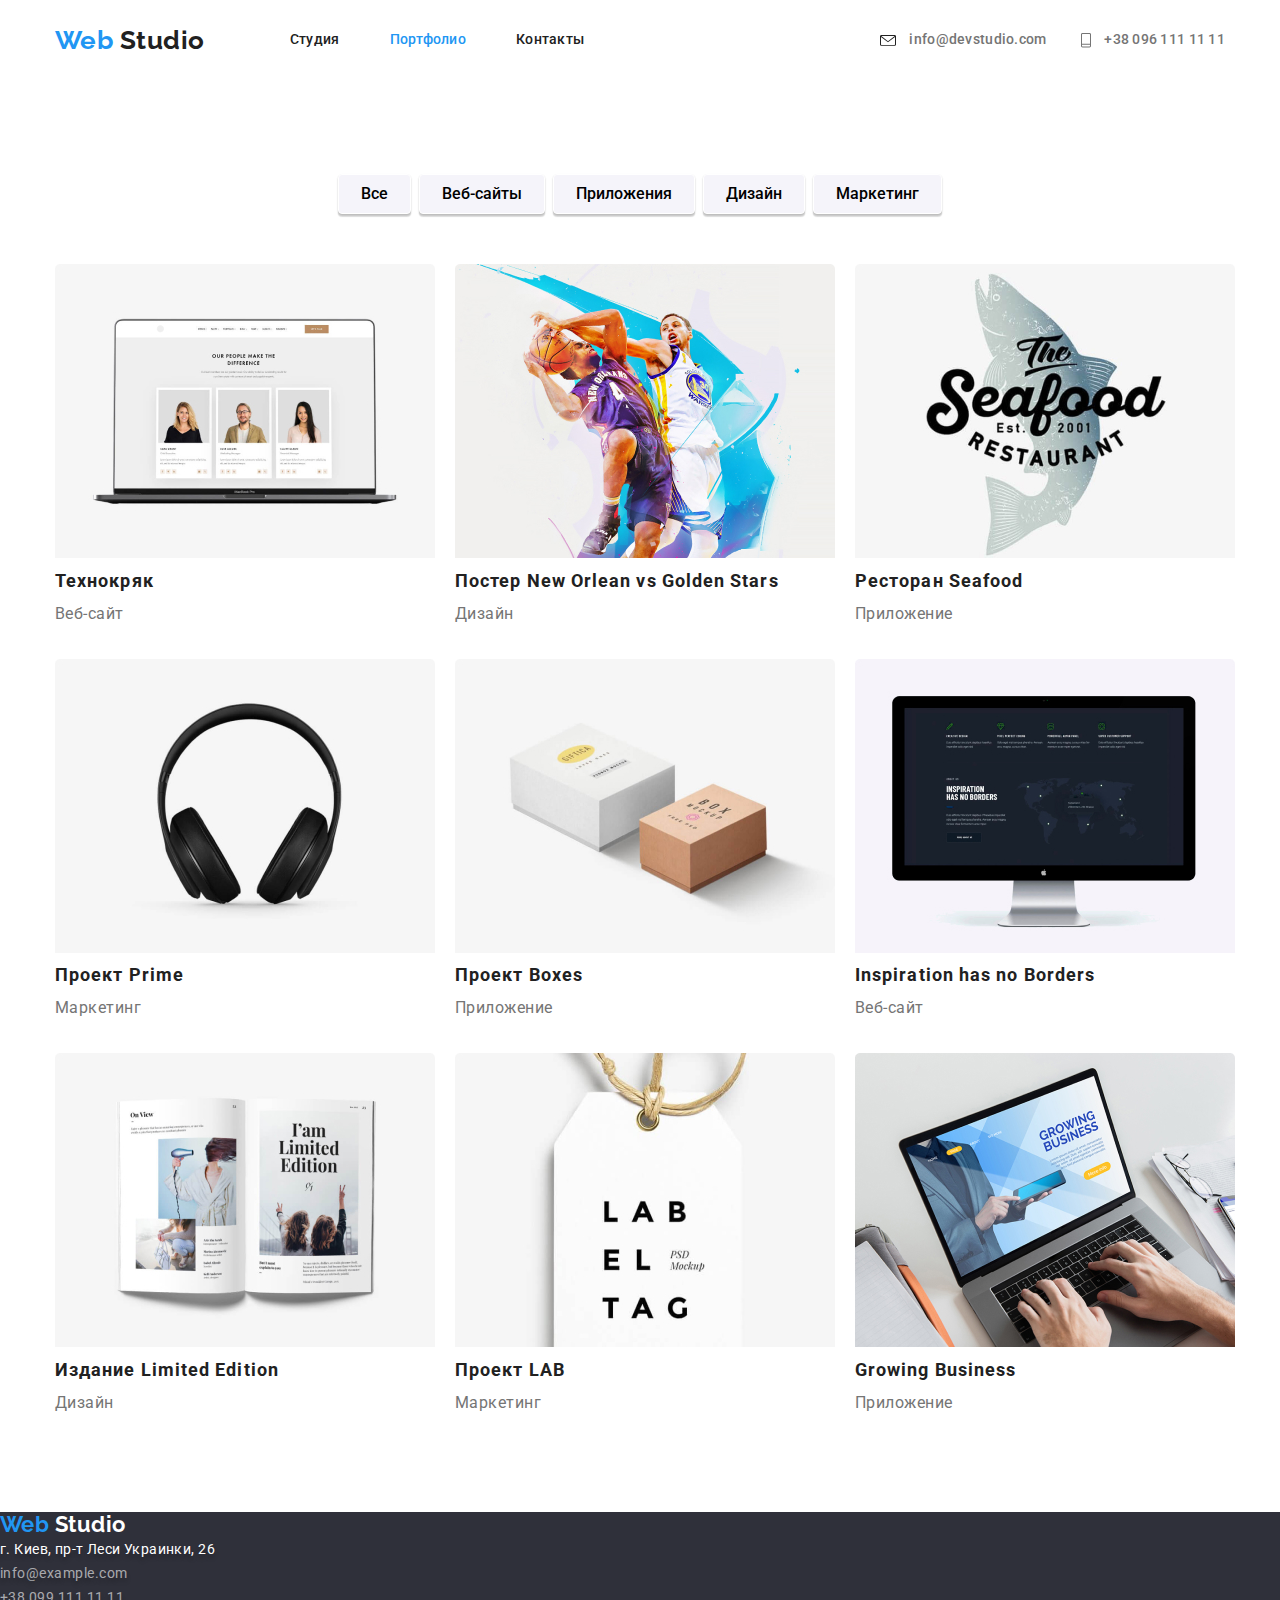
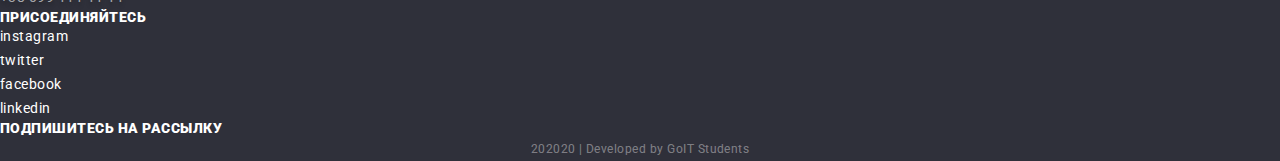
==== commit 59848428: "Update portfolio.html" ====
--- a/portfolio.html
+++ b/portfolio.html
@@ -19,6 +19,7 @@
     <link rel="stylesheet" href="./css/styles.css" />
   </head>
 
+  <!--Навигация-->
   <body>
     <header class="page-header">
       <nav class="container navig">
@@ -69,6 +70,7 @@
       </nav>
     </header>
 
+    <!--Кнопки-->
     <main>
       <section class="container">
         <h1></h1>
@@ -90,6 +92,7 @@
           </li>
         </ul>
 
+        <!--Портфолио-->
         <ul class="portfolio-list">
           <li class="item">
             <a class="item-type" href="">
@@ -274,6 +277,7 @@
       </section>
     </main>
 
+    <!--Футер-->
     <footer class="footer">
       <div>
         <a href="./" class="logo-one"
--- a/css/styles.css
+++ b/css/styles.css
@@ -10,6 +10,8 @@
 font-family: Raleway, sans-serif;
 font-family: Roboto, sans-serif;*/
 
+/*Основные*/
+
 :root {
   --primary-text-color: #757575;
   --title-text-color: #212121;
@@ -47,17 +49,17 @@
 }
 
 .container {
+  width: 1200px;
+  padding: 0px 15px;
   margin-left: auto;
   margin-right: auto;
-  width: 1230px;
-  padding: 0 15px;
-  margin-bottom: 94px;
-}
+}
+
+/*Навигация*/
 
 .navig {
   display: flex;
   align-items: center;
-  margin-bottom: 0;
 }
 
 .logo {
@@ -82,7 +84,7 @@
 
 .site-nav {
   display: flex;
-  margin-left: 86px;
+  margin-left: 85px;
 }
 
 .site-nav .item:not(:last-child) {
@@ -153,7 +155,7 @@
 }
 
 .site-contact:not(:last-child) {
-  margin-right: 31px;
+  margin-right: 30px;
 }
 
 .site-nav .link:hover,
@@ -175,20 +177,18 @@
   background-color: var(--accent-color);
 }
 
+/*Герой*/
+
 .contain-heroy {
-  display: flex;
-  align-items: center;
+  display: block;
+  width: 1600px;
+
   background-color: #2f303a;
   box-shadow: 0px 4px 4px rgba(0, 0, 0, 0.25);
-  margin-bottom: 94px;
-  text-align: center;
-}
-
-.hero {
-  padding: 0 477px;
-}
-
-.hero .hero-title {
+  text-align: center;
+}
+
+.hero-title {
   display: inline-block;
   width: 646px;
   text-align: center;
@@ -224,16 +224,21 @@
   letter-spacing: 0.06em;
 }
 
-.benefits {
-  display: flex;
+/*Преимущества*/
+
+.container .benefits {
+  display: flex;
+  padding-top: 94px;
+  padding-bottom: 94px;
+  border-bottom: 1px solid #ececec;
 }
 
 .benefits .item {
-  width: 278px;
-}
-
-img {
-  display: block;
+  width: 270px;
+}
+
+.benefits .item.item:not(:last-child) {
+  margin-right: 30px;
 }
 
 .title {
@@ -247,6 +252,12 @@
 }
 
 .benefits-image {
+  display: block;
+  margin-bottom: 30px;
+  width: 270px;
+  height: 120px;
+  border-radius: 4px;
+
   background-color: var(--primary-background-color);
 }
 
@@ -255,6 +266,8 @@
 }
 
 .benefits-title {
+  display: block;
+  margin-bottom: 10px;
   color: var(--title-text-color);
 
   text-transform: uppercase;
@@ -271,6 +284,15 @@
   line-height: 1.71;
 }
 
+.container .business {
+  display: flex;
+  margin-top: 50px;
+}
+
+.business .item.item:not(:last-child) {
+  margin-right: 30px;
+}
+
 .business-title:hover {
   color: var(--accent-color);
   background-color: var(--title-background-color);
@@ -291,6 +313,12 @@
   font-size: 14px;
   line-height: 1.14;
   text-align: center;
+}
+
+/*Команда*/
+
+.container .prof {
+  display: flex;
 }
 
 .team-title {
@@ -309,7 +337,7 @@
   line-height: 1.19;
 }
 
-.section {
+.container .section-team {
   background-color: var(--primary-background-color);
 }
 
@@ -334,6 +362,17 @@
   text-decoration: none;
 }
 
+/*Клиенты*/
+
+.container .clients {
+  display: flex;
+  justify-content: center;
+}
+
+.clients .item:not(:last-child) {
+  margin-right: 30px;
+}
+
 .pic-company:hover {
   background-color: var(--accent-color);
 }
@@ -341,6 +380,8 @@
 .pic-company:focus {
   background-color: var(--accent-color);
 }
+
+/*Футер*/
 
 footer {
   color: var(--white-color);
@@ -487,18 +528,26 @@
   border-color: transparent;
 }
 
-.portfolio-list {
+.container .portfolio-list {
   display: flex;
   flex-wrap: wrap;
+  margin-bottom: 94px;
+  margin-left: auto;
+  margin-right: auto;
 }
 
 .portfolio-list .item {
-  width: 380px;
+  width: 370px;
   margin-right: 30px;
+  margin-bottom: 30px;
 }
 
 .portfolio-list .item:nth-child(3n) {
   margin-right: 0;
+}
+
+.portfolio-list .item:nth-last-child(-n + 3) {
+  margin-bottom: 0;
 }
 
 .item-type .item-text:hover {
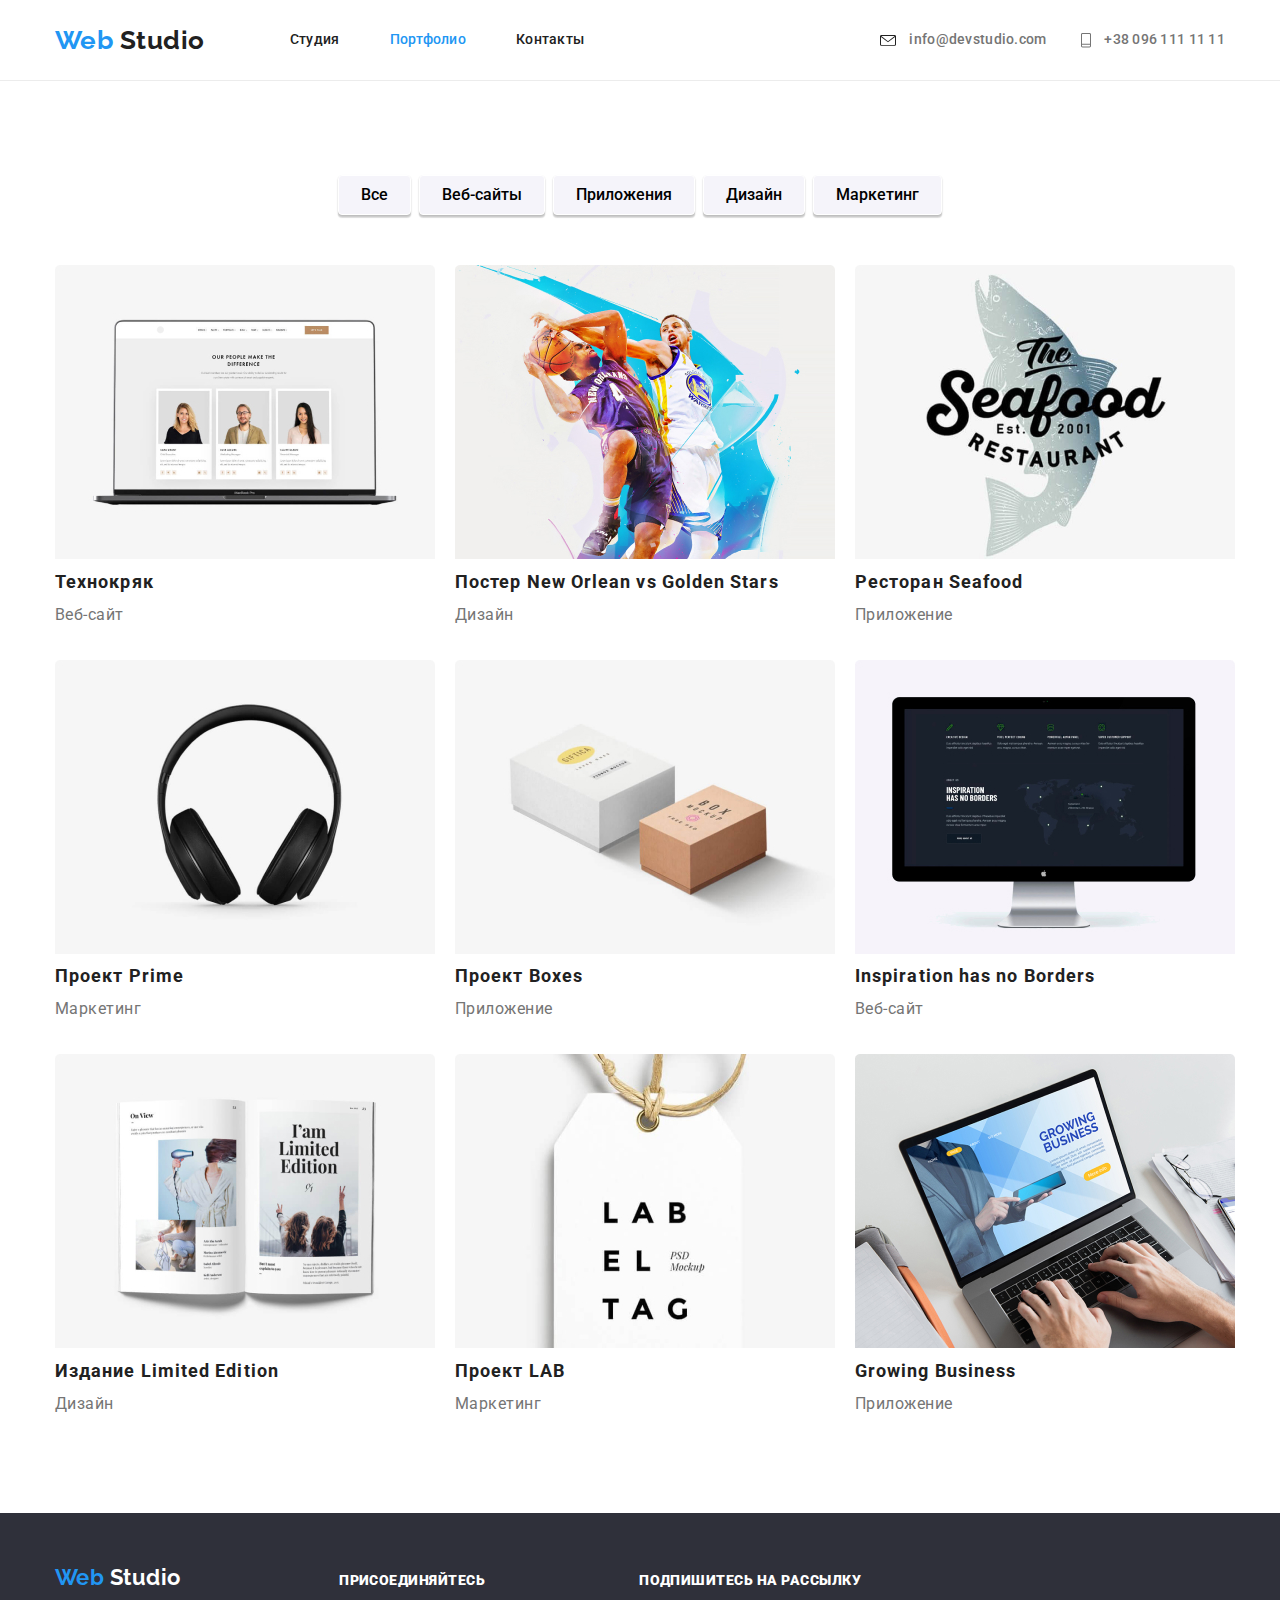
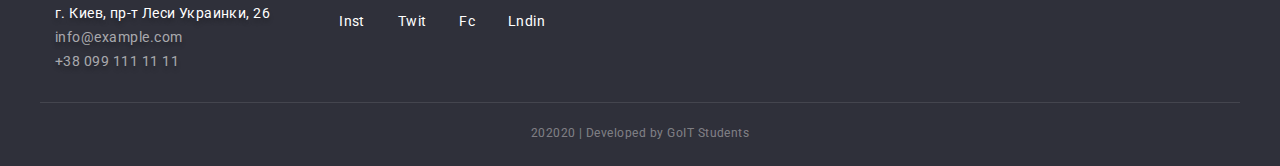
==== commit 63924330: "Update portfolio.html" ====
--- a/portfolio.html
+++ b/portfolio.html
@@ -21,7 +21,7 @@
 
   <!--Навигация-->
   <body>
-    <header class="page-header">
+    <header class="page-header portf">
       <nav class="container navig">
         <div>
           <a href="./" class="logo"
@@ -276,91 +276,57 @@
         </ul>
       </section>
     </main>
-
-    <!--Футер-->
-    <footer class="footer">
-      <div>
-        <a href="./" class="logo-one"
-          ><span class="logo-accent-one">Web </span>Studio</a
-        ><br />
-        <address>
-          <a
-            class="contact-adress-footer"
-            href=""
-            target="_blank"
-            rel="noreferrer noopener"
-            >г. Киев, пр-т Леси Украинки, 26</a
-          ><br />
-          <a
-            class="contact-mail-footer"
-            href=""
-            target="_blank"
-            rel="noreferrer noopener"
-            >info@example.com</a
-          ><br />
-          <a
-            class="contact-tel-footer"
-            href=""
-            target="_blank"
-            rel="noreferrer noopener"
-            >+38 099 111 11 11</a
-          ><br />
-        </address>
-      </div>
-
-      <div>
-        <p class="social"><b>присоединяйтесь</b></p>
-        <ul>
-          <li>
-            <a
-              class="link-studio"
-              href="https://www.instagram.com/web.studio/"
-              target="_blank"
-              rel="noreferrer noopener"
-              aria-label="Ссылка на аккаунт Веб Студио в Инстаграмм"
-              >instagram
-            </a>
-          </li>
-          <li>
-            <a
-              class="link-studio"
-              href="https://www.twitter.com/web.studio/"
-              target="_blank"
-              rel="noreferrer noopener"
-              aria-label="Ссылка на аккаунт Веб Студио в Твиттере"
-              >twitter
-            </a>
-          </li>
-          <li>
-            <a
-              class="link-studio"
-              href="https://www.facebook.com/web.studio/"
-              target="_blank"
-              rel="noreferrer noopener"
-              aria-label="Ссылка на аккаунт Веб Студио в Фэйсбук"
-              >facebook
-            </a>
-          </li>
-          <li>
-            <a
-              class="link-studio"
-              href="https://www.linkedin.com/web.studio/"
-              target="_blank"
-              rel="noreferrer noopener"
-              aria-label="Ссылка на аккаунт Веб Студио в Линкедин"
-              >linkedin
-            </a>
-          </li>
-        </ul>
-      </div>
-
-      <div>
-        <p class="social"><b>Подпишитесь на рассылку</b></p>
-      </div>
-
-      <div>
-        <p class="text-footer">202020 | Developed by GoIT Students</p>
-      </div>
-    </footer>
   </body>
 </html>
+
+<!--Футер-->
+<footer class="footer">
+  <div class="container">
+    <div class="map-link">
+      <span class="logo"><a href="./" class="logo-one"><span class="logo-accent-one">Web </span>Studio</a></span><br />
+      <address class="adress">
+        <a class="contact-adress-footer" href="" target="_blank" rel="noreferrer noopener">г. Киев, пр-т Леси Украинки,
+          26</a><br />
+        <a class="contact-mail-footer" href="" target="_blank" rel="noreferrer noopener">info@example.com</a><br />
+        <a class="contact-tel-footer" href="" target="_blank" rel="noreferrer noopener">+38 099 111 11 11</a><br />
+      </address>
+    </div>
+
+    <div class="join">
+      <p class="social"><b>присоединяйтесь</b></p>
+      <ul class="link">
+        <li class="item">
+          <a class="link-studio" href="https://www.instagram.com/web.studio/" target="_blank" rel="noreferrer noopener"
+            aria-label="Ссылка на аккаунт Веб Студио в Инстаграмм">Inst
+          </a>
+        </li>
+        <li class="item">
+          <a class="link-studio" href="https://www.twitter.com/web.studio/" target="_blank" rel="noreferrer noopener"
+            aria-label="Ссылка на аккаунт Веб Студио в Твиттере">Twit
+          </a>
+        </li>
+        <li class="item">
+          <a class="link-studio" href="https://www.facebook.com/web.studio/" target="_blank" rel="noreferrer noopener"
+            aria-label="Ссылка на аккаунт Веб Студио в Фэйсбук">Fc
+          </a>
+        </li>
+        <li class="item">
+          <a class="link-studio" href="https://www.linkedin.com/web.studio/" target="_blank" rel="noreferrer noopener"
+            aria-label="Ссылка на аккаунт Веб Студио в Линкедин">Lndin
+          </a>
+        </li>
+      </ul>
+    </div>
+
+    <div class="social sign">
+      <p><b>Подпишитесь на рассылку</b></p>
+    </div>
+  </div>
+
+  <div class="copyright">
+    <p>202020 | Developed by GoIT Students</p>
+  </div>
+</footer>
+</body>
+
+</html>--- a/css/styles.css
+++ b/css/styles.css
@@ -55,6 +55,24 @@
   margin-right: auto;
 }
 
+.image {
+  display: block;
+  max-width: 100%;
+  height: auto;
+  overflow: hidden;
+}
+
+.visually-hidden {
+  position: absolute !important;
+  clip: rect(1px 1px 1px 1px); /* IE6, IE7 */
+  clip: rect(1px, 1px, 1px, 1px);
+  padding: 0 !important;
+  border: 0 !important;
+  height: 1px !important;
+  width: 1px !important;
+  overflow: hidden;
+}
+
 /*Навигация*/
 
 .navig {
@@ -179,12 +197,13 @@
 
 /*Герой*/
 
-.contain-heroy {
-  display: block;
-  width: 1600px;
-
+.containh {
+  padding: 0 215px;
   background-color: #2f303a;
   box-shadow: 0px 4px 4px rgba(0, 0, 0, 0.25);
+}
+.containh .hero {
+  display: block;
   text-align: center;
 }
 
@@ -224,31 +243,37 @@
   letter-spacing: 0.06em;
 }
 
+/*Заголовки*/
+
+.title {
+  color: var(--title-text-color);
+
+  font-family: 'Roboto', 'sans-serif';
+  font-weight: 700;
+  font-size: 36px;
+  line-height: 1.17;
+  text-align: center;
+}
+
 /*Преимущества*/
 
-.container .benefits {
-  display: flex;
+.container .section-benefits {
+  display: block;
   padding-top: 94px;
   padding-bottom: 94px;
   border-bottom: 1px solid #ececec;
 }
 
+.benefits {
+  display: flex;
+}
+
 .benefits .item {
   width: 270px;
 }
 
 .benefits .item.item:not(:last-child) {
   margin-right: 30px;
-}
-
-.title {
-  color: var(--title-text-color);
-
-  font-family: 'Roboto', 'sans-serif';
-  font-weight: 700;
-  font-size: 36px;
-  line-height: 1.17;
-  text-align: center;
 }
 
 .benefits-image {
@@ -284,9 +309,22 @@
   line-height: 1.71;
 }
 
+/*Чем мы занимаемся*/
+
+.container .section-business {
+  display: block;
+  padding-top: 94px;
+  padding-bottom: 94px;
+}
 .container .business {
   display: flex;
+}
+
+.business .item {
+  width: 370px;
   margin-top: 50px;
+  border-top-left-radius: 4px;
+  border-top-right-radius: 4px;
 }
 
 .business .item.item:not(:last-child) {
@@ -304,8 +342,13 @@
 }
 
 .business-title {
-  color: var(--white-color);
-  background-color: var(--title-background-color);
+  padding-top: 27px;
+  padding-bottom: 27px;
+
+  color: var(--white-color);
+  background-color: rgba(47, 48, 58, 0.8);
+  border-bottom-left-radius: 4px;
+  border-bottom-right-radius: 4px;
 
   text-transform: uppercase;
   font-family: 'Roboto', 'sans-serif';
@@ -317,11 +360,41 @@
 
 /*Команда*/
 
-.container .prof {
-  display: flex;
+.contain {
+  background-color: var(--primary-background-color);
+}
+
+.contain .section-team {
+  padding-top: 94px;
+  padding-bottom: 94px;
+}
+
+.contain .prof {
+  display: flex;
+  margin-top: 50px;
+  justify-content: space-between;
+}
+
+.team-list {
+  width: 270px;
+  height: 422px;
+  text-align: center;
+
+  background-color: var(--white-color);
+  box-shadow: 0px 2px 1px rgba(0, 0, 0, 0.2), 0px 1px 1px rgba(0, 0, 0, 0.14),
+    0px 1px 3px rgba(0, 0, 0, 0.12);
+  border-radius: 4px;
+}
+
+.team-list:not(:last-child) {
+  margin-right: 50px;
 }
 
 .team-title {
+  margin-top: 30px;
+  margin-bottom: 10px;
+  margin-left: auto;
+  margin-right: auto;
   color: var(--title-text-color);
 
   font-family: 'Roboto', 'sans-serif';
@@ -331,18 +404,22 @@
 }
 
 .team-text {
+  margin-bottom: 16px;
+  margin-left: auto;
+  margin-right: auto;
+
   font-family: 'Roboto', 'sans-serif';
   font-weight: 400;
   font-size: 16px;
   line-height: 1.19;
 }
 
-.container .section-team {
-  background-color: var(--primary-background-color);
-}
-
-.team-list {
-  background-color: var(--white-color);
+.section-team .item {
+  display: flex;
+  padding-bottom: 27px;
+  margin-right: 34px;
+  margin-left: 29px;
+  justify-content: space-between;
 }
 
 .link-social {
@@ -364,30 +441,74 @@
 
 /*Клиенты*/
 
+.container .section {
+  padding-top: 94px;
+  padding-bottom: 94px;
+}
+
 .container .clients {
   display: flex;
-  justify-content: center;
+  justify-content: space-between;
+  margin-top: 50px;
 }
 
 .clients .item:not(:last-child) {
   margin-right: 30px;
 }
 
-.pic-company:hover {
-  background-color: var(--accent-color);
-}
-
-.pic-company:focus {
+.clients .item {
+  display: flex;
+  width: 170px;
+  height: 90px;
+  border: 1px solid #afb1b8;
+  box-sizing: border-box;
+  border-radius: 4px;
+  justify-content: center;
+  align-items: center;
+}
+
+.clients .item:hover {
+  background-color: var(--accent-color);
+}
+
+.clients .item:focus {
   background-color: var(--accent-color);
 }
 
 /*Футер*/
 
 footer {
-  color: var(--white-color);
   background-color: #2f303a;
-  text-decoration: none;
-  font-family: 'Roboto', 'sans-serif';
+}
+
+footer .container {
+  display: flex;
+  align-items: baseline;
+  border-bottom: 1px solid rgba(255, 255, 255, 0.1);
+
+  color: var(--white-color);
+  text-decoration: none;
+  font-family: 'Roboto', 'sans-serif';
+}
+
+.map-link {
+  padding-top: 48px;
+  padding-bottom: 28px;
+  margin-right: 69px;
+}
+
+footer .logo {
+  display: inline-block;
+  margin-bottom: 10px;
+}
+
+footer .logo:hover,
+footer .logo:focus {
+  border-bottom: 1px solid #2196f3;
+}
+
+footer .adress {
+  display: block;
 }
 
 .contact-adress-footer {
@@ -427,7 +548,18 @@
   background-color: var(--accent-color);
 }
 
+.join {
+  display: flex;
+  flex-direction: column;
+  min-width: 206px;
+  margin-right: 94px;
+  padding-top: 56px;
+  padding-bottom: 56px;
+}
+
 .social {
+  margin-bottom: 21px;
+
   text-transform: uppercase;
   font-family: 'Roboto', 'sans-serif';
   font-weight: 700;
@@ -435,17 +567,25 @@
   line-height: 1.14;
 }
 
-.link-studio {
-  color: var(--white-color);
-
-  text-decoration: none;
-  font-family: 'Roboto', 'sans-serif';
+.join .link {
+  display: flex;
+  justify-content: space-between;
+}
+
+.item .link-studio {
+  color: var(--white-color);
+  text-decoration: none;
+  font-family: 'Roboto', 'sans-serif';
+  font-style: normal;
   font-weight: 400;
   font-size: 14px;
   line-height: 1.71;
 }
 
-.text-footer {
+.copyright {
+  padding-top: 18px;
+  padding-bottom: 21px;
+
   color: rgba(255, 255, 255, 0.4);
   font-family: 'Roboto', 'sans-serif';
   font-weight: 400;
@@ -477,12 +617,26 @@
 }
 
 .link-studio:hover {
+  color: var(--white-color);
   background-color: var(--accent-color);
   text-decoration: none;
 }
 
 .link-studio:focus {
-  background-color: var(--accent-color);
+  color: var(--white-color);
+  background-color: var(--accent-color);
+}
+
+footer .sign {
+  display: flex;
+  padding-top: 56px;
+  padding-bottom: 56px;
+}
+
+/*Портфолио*/
+
+.portf {
+  border-bottom: 1px solid #ececec;
 }
 
 .container .portfolio {
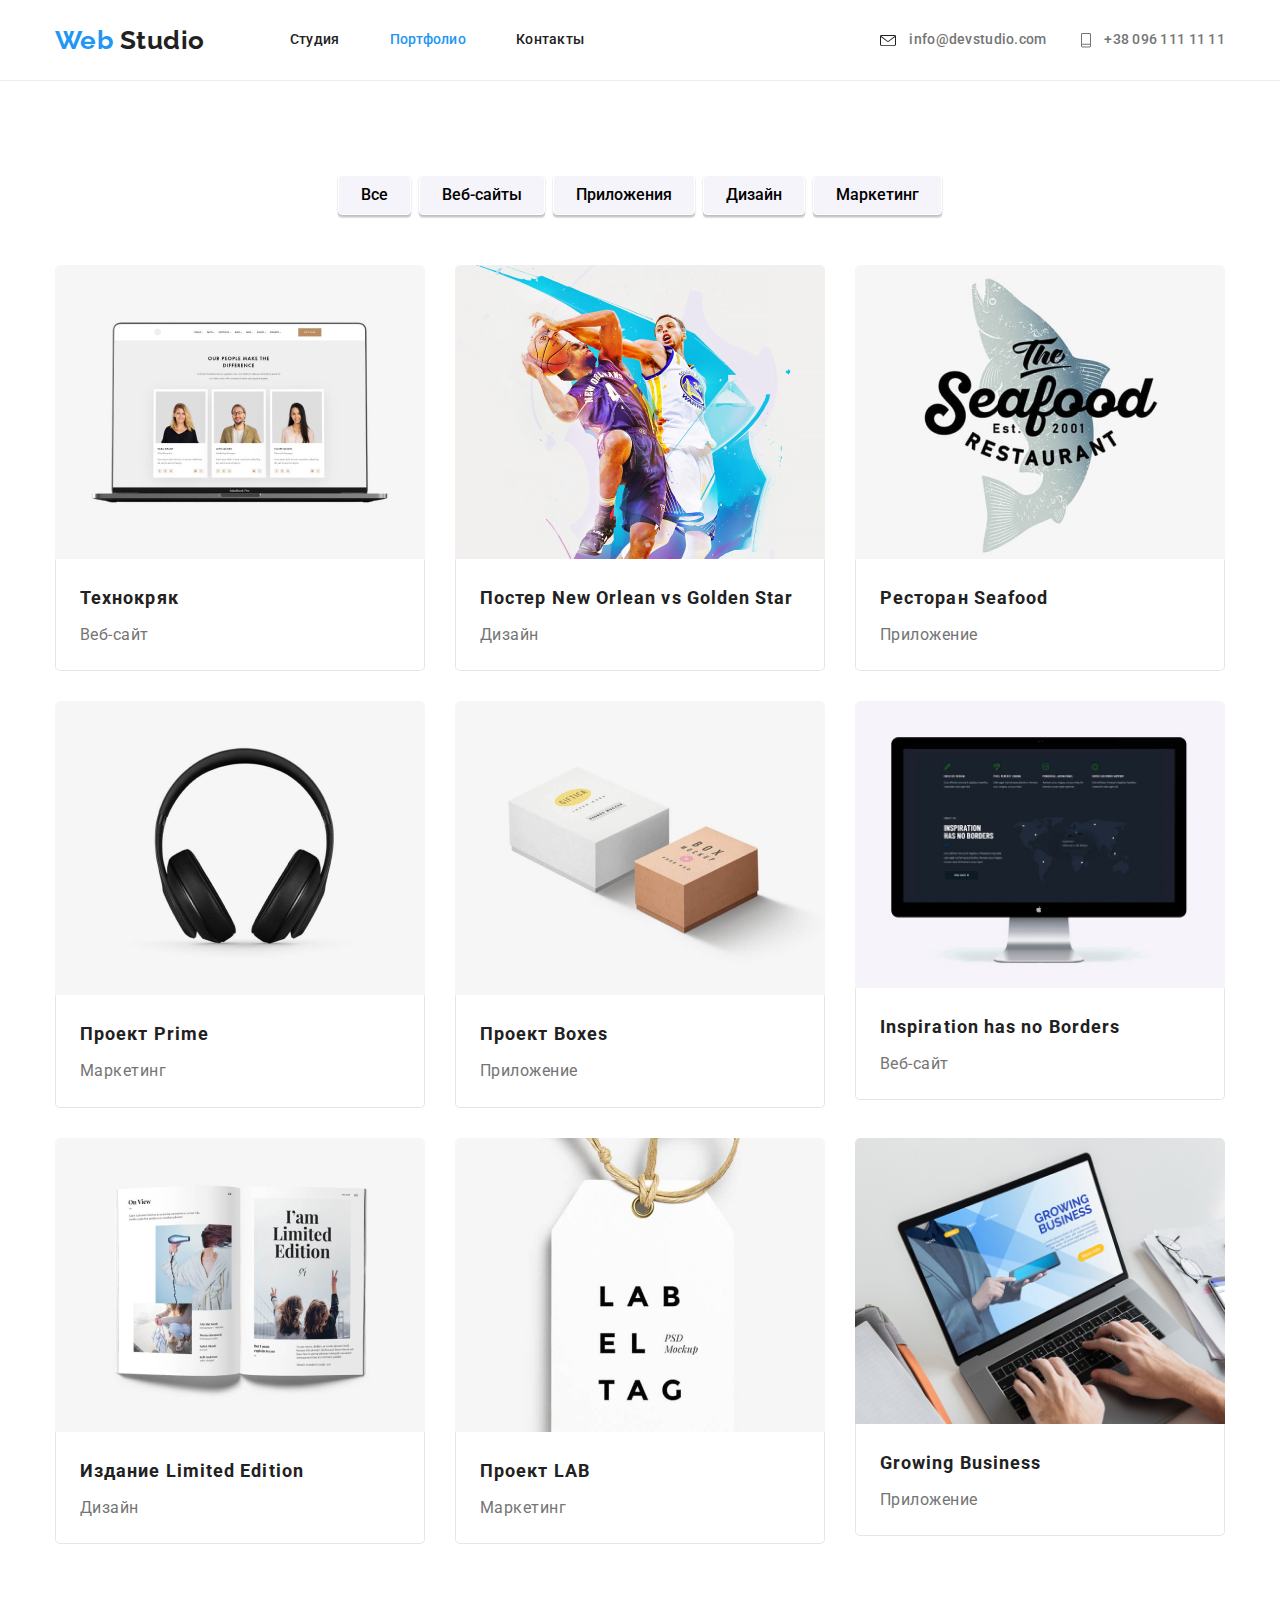
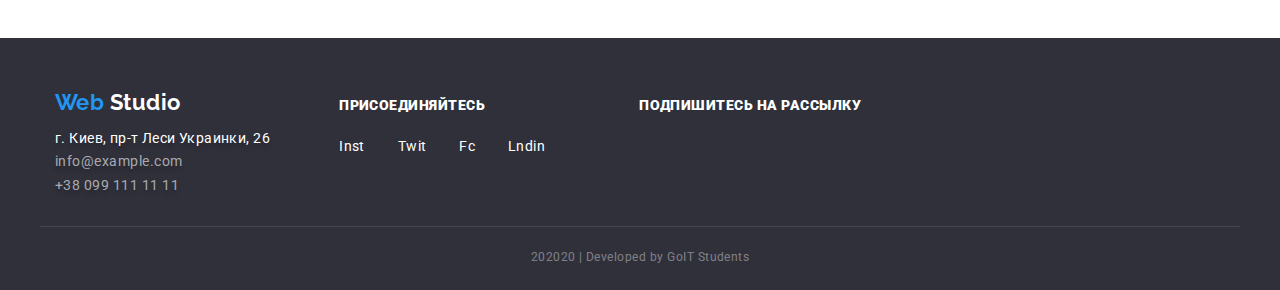
==== commit b4ac8223: "Update portfolio.html" ====
--- a/portfolio.html
+++ b/portfolio.html
@@ -96,176 +96,185 @@
         <ul class="portfolio-list">
           <li class="item">
             <a class="item-type" href="">
-              <img
+              <img class="image"
                 src="./images/people.jpg"
                 alt="Фото сотрудников"
                 width="380"
                 height="294"
               />
+              <div class="subscr">
               <h2 class="item-title">Технокряк</h2>
-              <p class="category">Веб-сайт</p>
-              <!--<p class="item-text">
-                Технокряк это современная площадка распространения коронавируса.
-                Компании используют эту платформу для цифрового шпионажа и атак
-                на защищённые сервера конкурентов.
-              </p>-->
-            </a>
-          </li>
-
-          <li class="item">
-            <a class="item-type" href="">
-              <img
+              <p class="category">Веб-сайт</p></div>
+              <!--<p class="item-text">
+                Технокряк это современная площадка распространения коронавируса.
+                Компании используют эту платформу для цифрового шпионажа и атак
+                на защищённые сервера конкурентов.
+              </p>-->
+            </a>
+          </li>
+
+          <li class="item">
+            <a class="item-type" href="">
+              <img class="image"
                 src="./images/basket.jpg"
                 alt="Баскетболисты с мячом"
                 width="380"
                 height="294"
               />
+              <div class="subscr">
               <h2 class="item-title">
                 Постер
-                <span lang="en">New Orlean vs Golden Stars</span>
-              </h2>
-              <p class="category">Дизайн</p>
-              <!--<p class="item-text">
-                Технокряк это современная площадка распространения коронавируса.
-                Компании используют эту платформу для цифрового шпионажа и атак
-                на защищённые сервера конкурентов.
-              </p>-->
-            </a>
-          </li>
-
-          <li class="item">
-            <a class="item-type" href="">
-              <img
+                <span lang="en">New Orlean vs Golden Star</span>
+              </h2>
+              <p class="category">Дизайн</p></div>
+              <!--<p class="item-text">
+                Технокряк это современная площадка распространения коронавируса.
+                Компании используют эту платформу для цифрового шпионажа и атак
+                на защищённые сервера конкурентов.
+              </p>-->
+            </a>
+          </li>
+
+          <li class="item">
+            <a class="item-type" href="">
+              <img class="image"
                 src="./images/seafood.jpg"
                 alt="Логотип ресторана Сифуд с две тысячи первого года"
                 width="380"
                 height="294"
               />
+              <div class="subscr">
               <h2 class="item-title">
                 Ресторан
                 <span lang="en">Seafood</span>
               </h2>
-              <p class="category">Приложение</p>
-              <!--<p class="item-text">
-                Технокряк это современная площадка распространения коронавируса.
-                Компании используют эту платформу для цифрового шпионажа и атак
-                на защищённые сервера конкурентов.
-              </p>-->
-            </a>
-          </li>
-
-          <li class="item">
-            <a class="item-type" href="">
-              <img
+              <p class="category">Приложение</p></div>
+              <!--<p class="item-text">
+                Технокряк это современная площадка распространения коронавируса.
+                Компании используют эту платформу для цифрового шпионажа и атак
+                на защищённые сервера конкурентов.
+              </p>-->
+            </a>
+          </li>
+
+          <li class="item">
+            <a class="item-type" href="">
+              <img class="image"
                 src="./images/headphones.jpg"
                 alt="Наушники"
                 width="380"
                 height="294"
               />
+              <div class="subscr">
               <h2 class="item-title">
                 Проект
                 <span lang="en">Prime</span>
-              </h2>
-              <p class="category">Маркетинг</p>
-              <!--<p class="item-text">
-                Технокряк это современная площадка распространения коронавируса.
-                Компании используют эту платформу для цифрового шпионажа и атак
-                на защищённые сервера конкурентов.
-              </p>-->
-            </a>
-          </li>
-
-          <li class="item">
-            <a class="item-type" href="">
-              <img
+                </h2>
+              <p class="category">Маркетинг</p></div>
+              <!--<p class="item-text">
+                Технокряк это современная площадка распространения коронавируса.
+                Компании используют эту платформу для цифрового шпионажа и атак
+                на защищённые сервера конкурентов.
+              </p>-->
+            </a>
+          </li>
+
+          <li class="item">
+            <a class="item-type" href="">
+              <img class="image"
                 src="./images/boxes.jpg"
                 alt="Две коробки"
                 width="380"
                 height="294"
               />
+              <div class="subscr">
               <h2 class="item-title">
                 Проект
                 <span lang="en">Boxes</span>
               </h2>
-              <p class="category">Приложение</p>
-              <!--<p class="item-text">
-                Технокряк это современная площадка распространения коронавируса.
-                Компании используют эту платформу для цифрового шпионажа и атак
-                на защищённые сервера конкурентов.
-              </p>-->
-            </a>
-          </li>
-
-          <li class="item">
-            <a class="item-type" href="">
-              <img
+              <p class="category">Приложение</p></div>
+              <!--<p class="item-text">
+                Технокряк это современная площадка распространения коронавируса.
+                Компании используют эту платформу для цифрового шпионажа и атак
+                на защищённые сервера конкурентов.
+              </p>-->
+            </a>
+          </li>
+
+          <li class="item">
+            <a class="item-type" href="">
+              <img class="image"
                 src="./images/screen.jpg"
                 alt="Экран монитора"
                 width="380"
                 height="294"
               />
+              <div class="subscr">
               <h2 class="item-title" lang="en">Inspiration has no Borders</h2>
-              <p class="category">Веб-сайт</p>
-              <!--<p class="item-text">
-                Технокряк это современная площадка распространения коронавируса.
-                Компании используют эту платформу для цифрового шпионажа и атак
-                на защищённые сервера конкурентов.
-              </p>-->
-            </a>
-          </li>
-
-          <li class="item">
-            <a class="item-type" href="">
-              <img
+              <p class="category">Веб-сайт</p></div>
+              <!--<p class="item-text">
+                Технокряк это современная площадка распространения коронавируса.
+                Компании используют эту платформу для цифрового шпионажа и атак
+                на защищённые сервера конкурентов.
+              </p>-->
+            </a>
+          </li>
+
+          <li class="item">
+            <a class="item-type" href="">
+              <img class="image"
                 src="./images/book.jpg"
                 alt="Открытый разворот книги"
                 width="380"
                 height="294"
               />
+              <div class="subscr">
               <h2 class="item-title">
                 Издание
                 <span lang="en">Limited Edition</span>
               </h2>
-              <p class="category">Дизайн</p>
-              <!--<p class="item-text">
-                Технокряк это современная площадка распространения коронавируса.
-                Компании используют эту платформу для цифрового шпионажа и атак
-                на защищённые сервера конкурентов.
-              </p>-->
-            </a>
-          </li>
-
-          <li class="item">
-            <a class="item-type" href="">
-              <img
+              <p class="category">Дизайн</p></div>
+              <!--<p class="item-text">
+                Технокряк это современная площадка распространения коронавируса.
+                Компании используют эту платформу для цифрового шпионажа и атак
+                на защищённые сервера конкурентов.
+              </p>-->
+            </a>
+          </li>
+
+          <li class="item">
+            <a class="item-type" href="">
+              <img class="image"
                 src="./images/label.jpg"
                 alt="Картонный ярлык Лэйбел Таг"
                 width="380"
                 height="294"
               />
+              <div class="subscr">
               <h2 class="item-title">
                 Проект
                 <abbr lang="en">LAB</abbr>
               </h2>
-              <p class="category">Маркетинг</p>
-              <!--<p class="item-text">
-                Технокряк это современная площадка распространения коронавируса.
-                Компании используют эту платформу для цифрового шпионажа и атак
-                на защищённые сервера конкурентов.
-              </p>-->
-            </a>
-          </li>
-
-          <li class="item">
-            <a class="item-type" href="">
-              <img
+              <p class="category">Маркетинг</p></div>
+              <!--<p class="item-text">
+                Технокряк это современная площадка распространения коронавируса.
+                Компании используют эту платформу для цифрового шпионажа и атак
+                на защищённые сервера конкурентов.
+              </p>-->
+            </a>
+          </li>
+
+          <li class="item">
+            <a class="item-type" href="">
+              <img class="image"
                 src="./images/note-print.jpg"
                 alt="Руки, печатающие на клавиатуре ноутбука"
                 width="380"
                 height="294"
               />
+              <div class="subscr">
               <h2 class="item-title" lang="en">Growing Business</h2>
-              <p class="category">Приложение</p>
+              <p class="category">Приложение</p></div>
               <!--<p class="item-text">
                 Технокряк это современная площадка распространения коронавируса.
                 Компании используют эту платформу для цифрового шпионажа и атак
--- a/css/styles.css
+++ b/css/styles.css
@@ -323,8 +323,8 @@
 .business .item {
   width: 370px;
   margin-top: 50px;
-  border-top-left-radius: 4px;
-  border-top-right-radius: 4px;
+  border-radius: 4px 4px 5px;
+  border: 1px solid red;
 }
 
 .business .item.item:not(:last-child) {
@@ -704,6 +704,17 @@
   margin-bottom: 0;
 }
 
+.item-type .image {
+  border-radius: 5px 5px 0px 0px;
+}
+
+.portfolio-list .subscr {
+  box-sizing: border-box;
+  border: 1px solid #e5e5e5;
+  border-top-color: transparent;
+  border-radius: 0 0 5px 5px;
+}
+
 .item-type .item-text:hover {
   color: var(--white-color);
   background-color: var(--accent-color);
@@ -715,6 +726,12 @@
 }
 
 .item-type .item-title {
+  display: block;
+  padding-top: 20px;
+  margin-bottom: 4px;
+  padding-right: 24px;
+  padding-left: 24px;
+
   color: var(--title-text-color);
 
   font-family: 'Roboto', 'sans-serif';
@@ -725,6 +742,11 @@
 }
 
 .item-type .category {
+  display: block;
+  padding-right: 24px;
+  padding-left: 24px;
+  padding-bottom: 20px;
+
   color: var(--primary-text-color);
 
   font-family: 'Roboto', 'sans-serif';
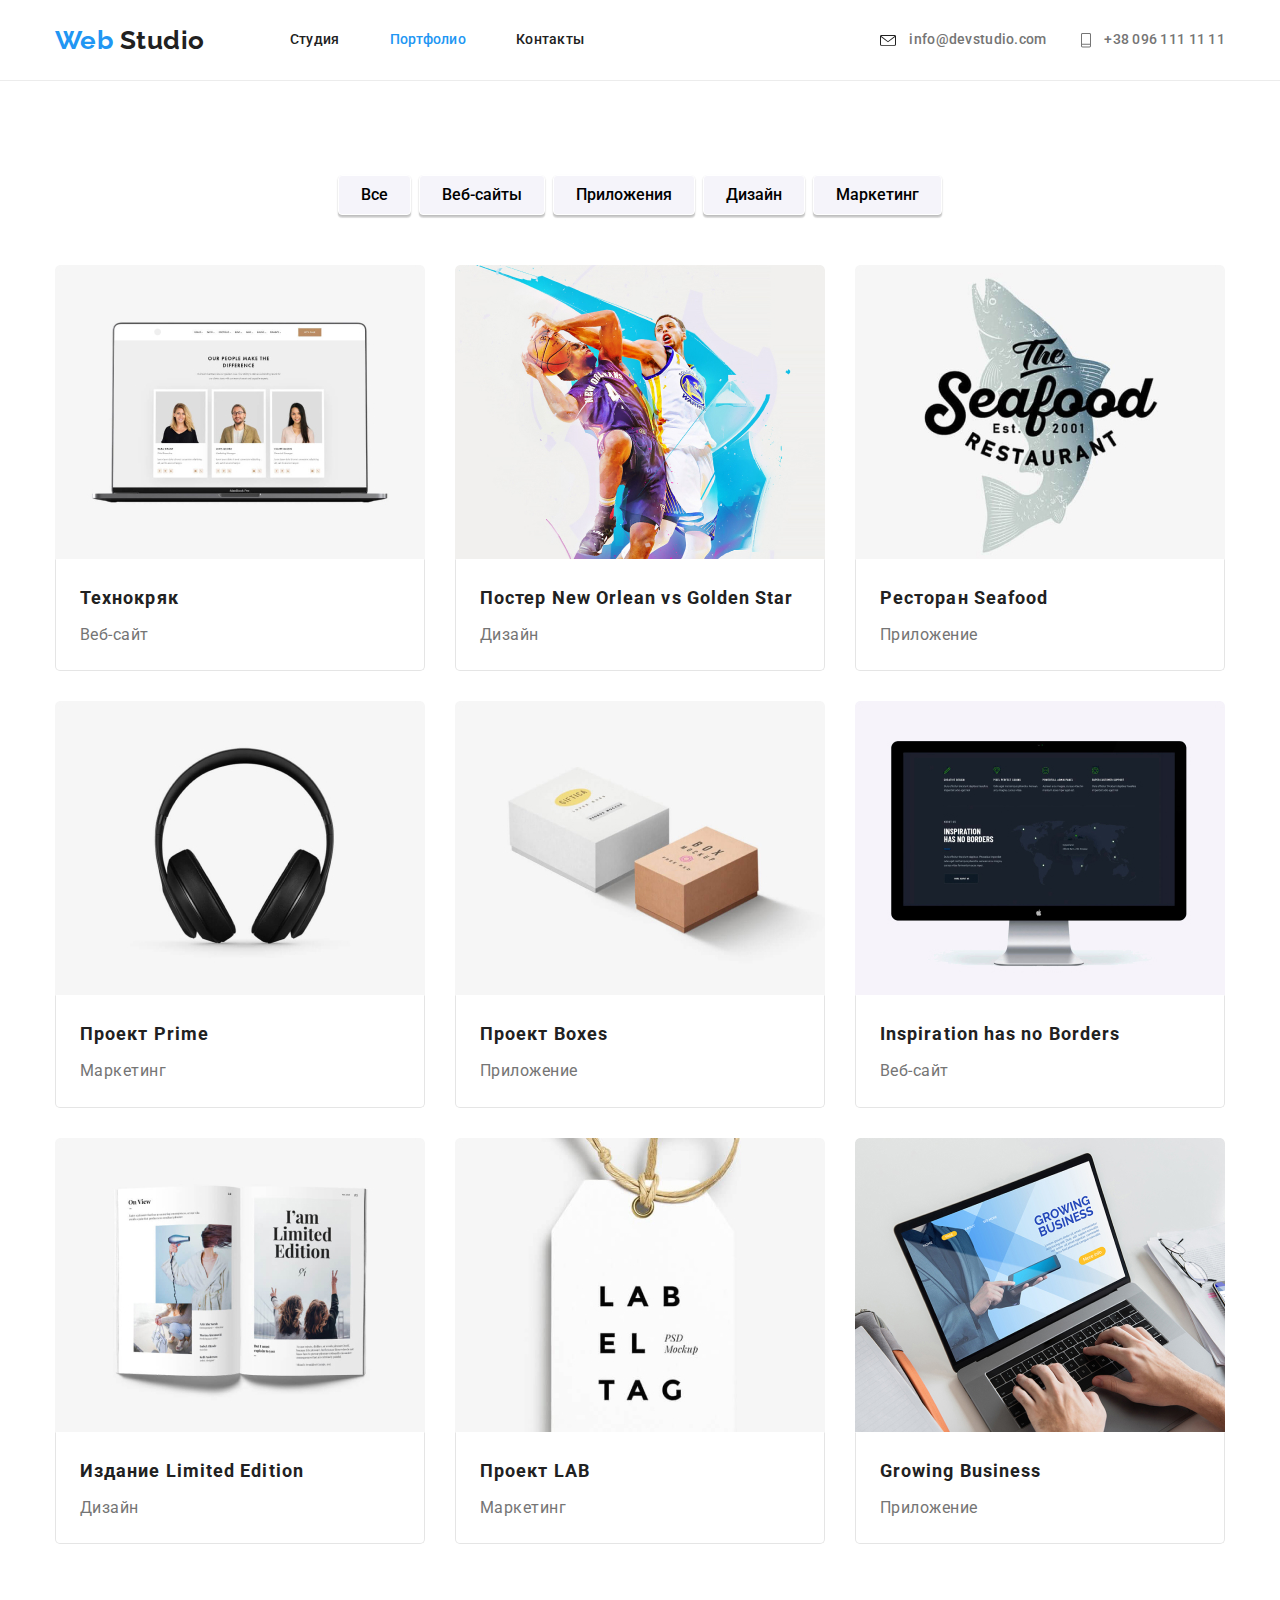
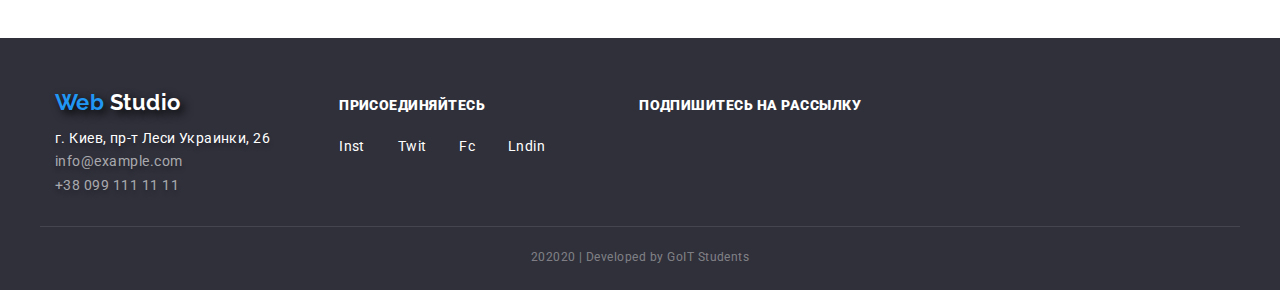
==== commit cc702d79: "Update portfolio.html" ====
--- a/portfolio.html
+++ b/portfolio.html
@@ -73,7 +73,7 @@
     <!--Кнопки-->
     <main>
       <section class="container">
-        <h1></h1>
+        <h1 class="visually-hidden">Портфолио</h1>
         <ul class="portfolio">
           <li class="item">
             <button class="button" type="button">Все</button>
@@ -96,185 +96,203 @@
         <ul class="portfolio-list">
           <li class="item">
             <a class="item-type" href="">
-              <img class="image"
+              <img
+                class="image"
                 src="./images/people.jpg"
                 alt="Фото сотрудников"
                 width="380"
                 height="294"
               />
               <div class="subscr">
-              <h2 class="item-title">Технокряк</h2>
-              <p class="category">Веб-сайт</p></div>
-              <!--<p class="item-text">
-                Технокряк это современная площадка распространения коронавируса.
-                Компании используют эту платформу для цифрового шпионажа и атак
-                на защищённые сервера конкурентов.
-              </p>-->
-            </a>
-          </li>
-
-          <li class="item">
-            <a class="item-type" href="">
-              <img class="image"
+                <h2 class="item-title">Технокряк</h2>
+                <p class="category">Веб-сайт</p>
+              </div>
+              <!--<p class="item-text">
+                Технокряк это современная площадка распространения коронавируса.
+                Компании используют эту платформу для цифрового шпионажа и атак
+                на защищённые сервера конкурентов.
+              </p>-->
+            </a>
+          </li>
+
+          <li class="item">
+            <a class="item-type" href="">
+              <img
+                class="image"
                 src="./images/basket.jpg"
                 alt="Баскетболисты с мячом"
                 width="380"
                 height="294"
               />
               <div class="subscr">
-              <h2 class="item-title">
-                Постер
-                <span lang="en">New Orlean vs Golden Star</span>
-              </h2>
-              <p class="category">Дизайн</p></div>
-              <!--<p class="item-text">
-                Технокряк это современная площадка распространения коронавируса.
-                Компании используют эту платформу для цифрового шпионажа и атак
-                на защищённые сервера конкурентов.
-              </p>-->
-            </a>
-          </li>
-
-          <li class="item">
-            <a class="item-type" href="">
-              <img class="image"
+                <h2 class="item-title">
+                  Постер
+                  <span lang="en">New Orlean vs Golden Star</span>
+                </h2>
+                <p class="category">Дизайн</p>
+              </div>
+              <!--<p class="item-text">
+                Технокряк это современная площадка распространения коронавируса.
+                Компании используют эту платформу для цифрового шпионажа и атак
+                на защищённые сервера конкурентов.
+              </p>-->
+            </a>
+          </li>
+
+          <li class="item">
+            <a class="item-type" href="">
+              <img
+                class="image"
                 src="./images/seafood.jpg"
                 alt="Логотип ресторана Сифуд с две тысячи первого года"
                 width="380"
                 height="294"
               />
               <div class="subscr">
-              <h2 class="item-title">
-                Ресторан
-                <span lang="en">Seafood</span>
-              </h2>
-              <p class="category">Приложение</p></div>
-              <!--<p class="item-text">
-                Технокряк это современная площадка распространения коронавируса.
-                Компании используют эту платформу для цифрового шпионажа и атак
-                на защищённые сервера конкурентов.
-              </p>-->
-            </a>
-          </li>
-
-          <li class="item">
-            <a class="item-type" href="">
-              <img class="image"
+                <h2 class="item-title">
+                  Ресторан
+                  <span lang="en">Seafood</span>
+                </h2>
+                <p class="category">Приложение</p>
+              </div>
+              <!--<p class="item-text">
+                Технокряк это современная площадка распространения коронавируса.
+                Компании используют эту платформу для цифрового шпионажа и атак
+                на защищённые сервера конкурентов.
+              </p>-->
+            </a>
+          </li>
+
+          <li class="item">
+            <a class="item-type" href="">
+              <img
+                class="image"
                 src="./images/headphones.jpg"
                 alt="Наушники"
                 width="380"
                 height="294"
               />
               <div class="subscr">
-              <h2 class="item-title">
-                Проект
-                <span lang="en">Prime</span>
-                </h2>
-              <p class="category">Маркетинг</p></div>
-              <!--<p class="item-text">
-                Технокряк это современная площадка распространения коронавируса.
-                Компании используют эту платформу для цифрового шпионажа и атак
-                на защищённые сервера конкурентов.
-              </p>-->
-            </a>
-          </li>
-
-          <li class="item">
-            <a class="item-type" href="">
-              <img class="image"
+                <h2 class="item-title">
+                  Проект
+                  <span lang="en">Prime</span>
+                </h2>
+                <p class="category">Маркетинг</p>
+              </div>
+              <!--<p class="item-text">
+                Технокряк это современная площадка распространения коронавируса.
+                Компании используют эту платформу для цифрового шпионажа и атак
+                на защищённые сервера конкурентов.
+              </p>-->
+            </a>
+          </li>
+
+          <li class="item">
+            <a class="item-type" href="">
+              <img
+                class="image"
                 src="./images/boxes.jpg"
                 alt="Две коробки"
                 width="380"
                 height="294"
               />
               <div class="subscr">
-              <h2 class="item-title">
-                Проект
-                <span lang="en">Boxes</span>
-              </h2>
-              <p class="category">Приложение</p></div>
-              <!--<p class="item-text">
-                Технокряк это современная площадка распространения коронавируса.
-                Компании используют эту платформу для цифрового шпионажа и атак
-                на защищённые сервера конкурентов.
-              </p>-->
-            </a>
-          </li>
-
-          <li class="item">
-            <a class="item-type" href="">
-              <img class="image"
+                <h2 class="item-title">
+                  Проект
+                  <span lang="en">Boxes</span>
+                </h2>
+                <p class="category">Приложение</p>
+              </div>
+              <!--<p class="item-text">
+                Технокряк это современная площадка распространения коронавируса.
+                Компании используют эту платформу для цифрового шпионажа и атак
+                на защищённые сервера конкурентов.
+              </p>-->
+            </a>
+          </li>
+
+          <li class="item">
+            <a class="item-type" href="">
+              <img
+                class="image"
                 src="./images/screen.jpg"
                 alt="Экран монитора"
                 width="380"
                 height="294"
               />
               <div class="subscr">
-              <h2 class="item-title" lang="en">Inspiration has no Borders</h2>
-              <p class="category">Веб-сайт</p></div>
-              <!--<p class="item-text">
-                Технокряк это современная площадка распространения коронавируса.
-                Компании используют эту платформу для цифрового шпионажа и атак
-                на защищённые сервера конкурентов.
-              </p>-->
-            </a>
-          </li>
-
-          <li class="item">
-            <a class="item-type" href="">
-              <img class="image"
+                <h2 class="item-title" lang="en">Inspiration has no Borders</h2>
+                <p class="category">Веб-сайт</p>
+              </div>
+              <!--<p class="item-text">
+                Технокряк это современная площадка распространения коронавируса.
+                Компании используют эту платформу для цифрового шпионажа и атак
+                на защищённые сервера конкурентов.
+              </p>-->
+            </a>
+          </li>
+
+          <li class="item">
+            <a class="item-type" href="">
+              <img
+                class="image"
                 src="./images/book.jpg"
                 alt="Открытый разворот книги"
                 width="380"
                 height="294"
               />
               <div class="subscr">
-              <h2 class="item-title">
-                Издание
-                <span lang="en">Limited Edition</span>
-              </h2>
-              <p class="category">Дизайн</p></div>
-              <!--<p class="item-text">
-                Технокряк это современная площадка распространения коронавируса.
-                Компании используют эту платформу для цифрового шпионажа и атак
-                на защищённые сервера конкурентов.
-              </p>-->
-            </a>
-          </li>
-
-          <li class="item">
-            <a class="item-type" href="">
-              <img class="image"
+                <h2 class="item-title">
+                  Издание
+                  <span lang="en">Limited Edition</span>
+                </h2>
+                <p class="category">Дизайн</p>
+              </div>
+              <!--<p class="item-text">
+                Технокряк это современная площадка распространения коронавируса.
+                Компании используют эту платформу для цифрового шпионажа и атак
+                на защищённые сервера конкурентов.
+              </p>-->
+            </a>
+          </li>
+
+          <li class="item">
+            <a class="item-type" href="">
+              <img
+                class="image"
                 src="./images/label.jpg"
                 alt="Картонный ярлык Лэйбел Таг"
                 width="380"
                 height="294"
               />
               <div class="subscr">
-              <h2 class="item-title">
-                Проект
-                <abbr lang="en">LAB</abbr>
-              </h2>
-              <p class="category">Маркетинг</p></div>
-              <!--<p class="item-text">
-                Технокряк это современная площадка распространения коронавируса.
-                Компании используют эту платформу для цифрового шпионажа и атак
-                на защищённые сервера конкурентов.
-              </p>-->
-            </a>
-          </li>
-
-          <li class="item">
-            <a class="item-type" href="">
-              <img class="image"
+                <h2 class="item-title">
+                  Проект
+                  <abbr lang="en">LAB</abbr>
+                </h2>
+                <p class="category">Маркетинг</p>
+              </div>
+              <!--<p class="item-text">
+                Технокряк это современная площадка распространения коронавируса.
+                Компании используют эту платформу для цифрового шпионажа и атак
+                на защищённые сервера конкурентов.
+              </p>-->
+            </a>
+          </li>
+
+          <li class="item">
+            <a class="item-type" href="">
+              <img
+                class="image"
                 src="./images/note-print.jpg"
                 alt="Руки, печатающие на клавиатуре ноутбука"
                 width="380"
                 height="294"
               />
               <div class="subscr">
-              <h2 class="item-title" lang="en">Growing Business</h2>
-              <p class="category">Приложение</p></div>
+                <h2 class="item-title" lang="en">Growing Business</h2>
+                <p class="category">Приложение</p>
+              </div>
               <!--<p class="item-text">
                 Технокряк это современная площадка распространения коронавируса.
                 Компании используют эту платформу для цифрового шпионажа и атак
@@ -285,57 +303,95 @@
         </ul>
       </section>
     </main>
+
+    <!--Футер-->
+    <footer>
+      <div class="container">
+        <div class="map-link">
+          <span class="logo"
+            ><a href="./" class="logo-one"
+              ><span class="logo-accent-one">Web </span>Studio</a
+            ></span
+          ><br />
+          <address class="adress">
+            <a
+              class="contact-adress-footer"
+              href=""
+              target="_blank"
+              rel="noreferrer noopener"
+              >г. Киев, пр-т Леси Украинки, 26</a
+            ><br />
+            <a
+              class="contact-mail-footer"
+              href=""
+              target="_blank"
+              rel="noreferrer noopener"
+              >info@example.com</a
+            ><br />
+            <a
+              class="contact-tel-footer"
+              href=""
+              target="_blank"
+              rel="noreferrer noopener"
+              >+38 099 111 11 11</a
+            ><br />
+          </address>
+        </div>
+
+        <div class="join">
+          <p class="social"><b>присоединяйтесь</b></p>
+          <ul class="link">
+            <li class="item">
+              <a
+                class="link-studio"
+                href="https://www.instagram.com/web.studio/"
+                target="_blank"
+                rel="noreferrer noopener"
+                aria-label="Ссылка на аккаунт Веб Студио в Инстаграмм"
+                >Inst
+              </a>
+            </li>
+            <li class="item">
+              <a
+                class="link-studio"
+                href="https://www.twitter.com/web.studio/"
+                target="_blank"
+                rel="noreferrer noopener"
+                aria-label="Ссылка на аккаунт Веб Студио в Твиттере"
+                >Twit
+              </a>
+            </li>
+            <li class="item">
+              <a
+                class="link-studio"
+                href="https://www.facebook.com/web.studio/"
+                target="_blank"
+                rel="noreferrer noopener"
+                aria-label="Ссылка на аккаунт Веб Студио в Фэйсбук"
+                >Fc
+              </a>
+            </li>
+            <li class="item">
+              <a
+                class="link-studio"
+                href="https://www.linkedin.com/web.studio/"
+                target="_blank"
+                rel="noreferrer noopener"
+                aria-label="Ссылка на аккаунт Веб Студио в Линкедин"
+                >Lndin
+              </a>
+            </li>
+          </ul>
+        </div>
+
+        <div class="social sign">
+          <p><b>Подпишитесь на рассылку</b></p>
+        </div>
+      </div>
+
+      <div class="copyright">
+        <p>202020 | Developed by GoIT Students</p>
+      </div>
+    </footer>
   </body>
 </html>
-
-<!--Футер-->
-<footer class="footer">
-  <div class="container">
-    <div class="map-link">
-      <span class="logo"><a href="./" class="logo-one"><span class="logo-accent-one">Web </span>Studio</a></span><br />
-      <address class="adress">
-        <a class="contact-adress-footer" href="" target="_blank" rel="noreferrer noopener">г. Киев, пр-т Леси Украинки,
-          26</a><br />
-        <a class="contact-mail-footer" href="" target="_blank" rel="noreferrer noopener">info@example.com</a><br />
-        <a class="contact-tel-footer" href="" target="_blank" rel="noreferrer noopener">+38 099 111 11 11</a><br />
-      </address>
-    </div>
-
-    <div class="join">
-      <p class="social"><b>присоединяйтесь</b></p>
-      <ul class="link">
-        <li class="item">
-          <a class="link-studio" href="https://www.instagram.com/web.studio/" target="_blank" rel="noreferrer noopener"
-            aria-label="Ссылка на аккаунт Веб Студио в Инстаграмм">Inst
-          </a>
-        </li>
-        <li class="item">
-          <a class="link-studio" href="https://www.twitter.com/web.studio/" target="_blank" rel="noreferrer noopener"
-            aria-label="Ссылка на аккаунт Веб Студио в Твиттере">Twit
-          </a>
-        </li>
-        <li class="item">
-          <a class="link-studio" href="https://www.facebook.com/web.studio/" target="_blank" rel="noreferrer noopener"
-            aria-label="Ссылка на аккаунт Веб Студио в Фэйсбук">Fc
-          </a>
-        </li>
-        <li class="item">
-          <a class="link-studio" href="https://www.linkedin.com/web.studio/" target="_blank" rel="noreferrer noopener"
-            aria-label="Ссылка на аккаунт Веб Студио в Линкедин">Lndin
-          </a>
-        </li>
-      </ul>
-    </div>
-
-    <div class="social sign">
-      <p><b>Подпишитесь на рассылку</b></p>
-    </div>
-  </div>
-
-  <div class="copyright">
-    <p>202020 | Developed by GoIT Students</p>
-  </div>
-</footer>
-</body>
-
-</html>--- a/css/styles.css
+++ b/css/styles.css
@@ -324,7 +324,7 @@
   width: 370px;
   margin-top: 50px;
   border-radius: 4px 4px 5px;
-  border: 1px solid red;
+  border: 1px solid transparent;
 }
 
 .business .item.item:not(:last-child) {
@@ -602,7 +602,7 @@
   font-weight: 700;
   font-size: 22px;
   line-height: 1.18;
-  text-shadow: 4px, 4px, 10px, #000000;
+  text-shadow: 4px 4px 10px #000000;
 }
 
 footer .logo-accent-one {
@@ -613,7 +613,7 @@
   font-weight: 700;
   font-size: 22px;
   line-height: 1.18;
-  text-shadow: 4px, 4px, 10px, #000000;
+  text-shadow: 4px 4px 10px #000000;
 }
 
 .link-studio:hover {
